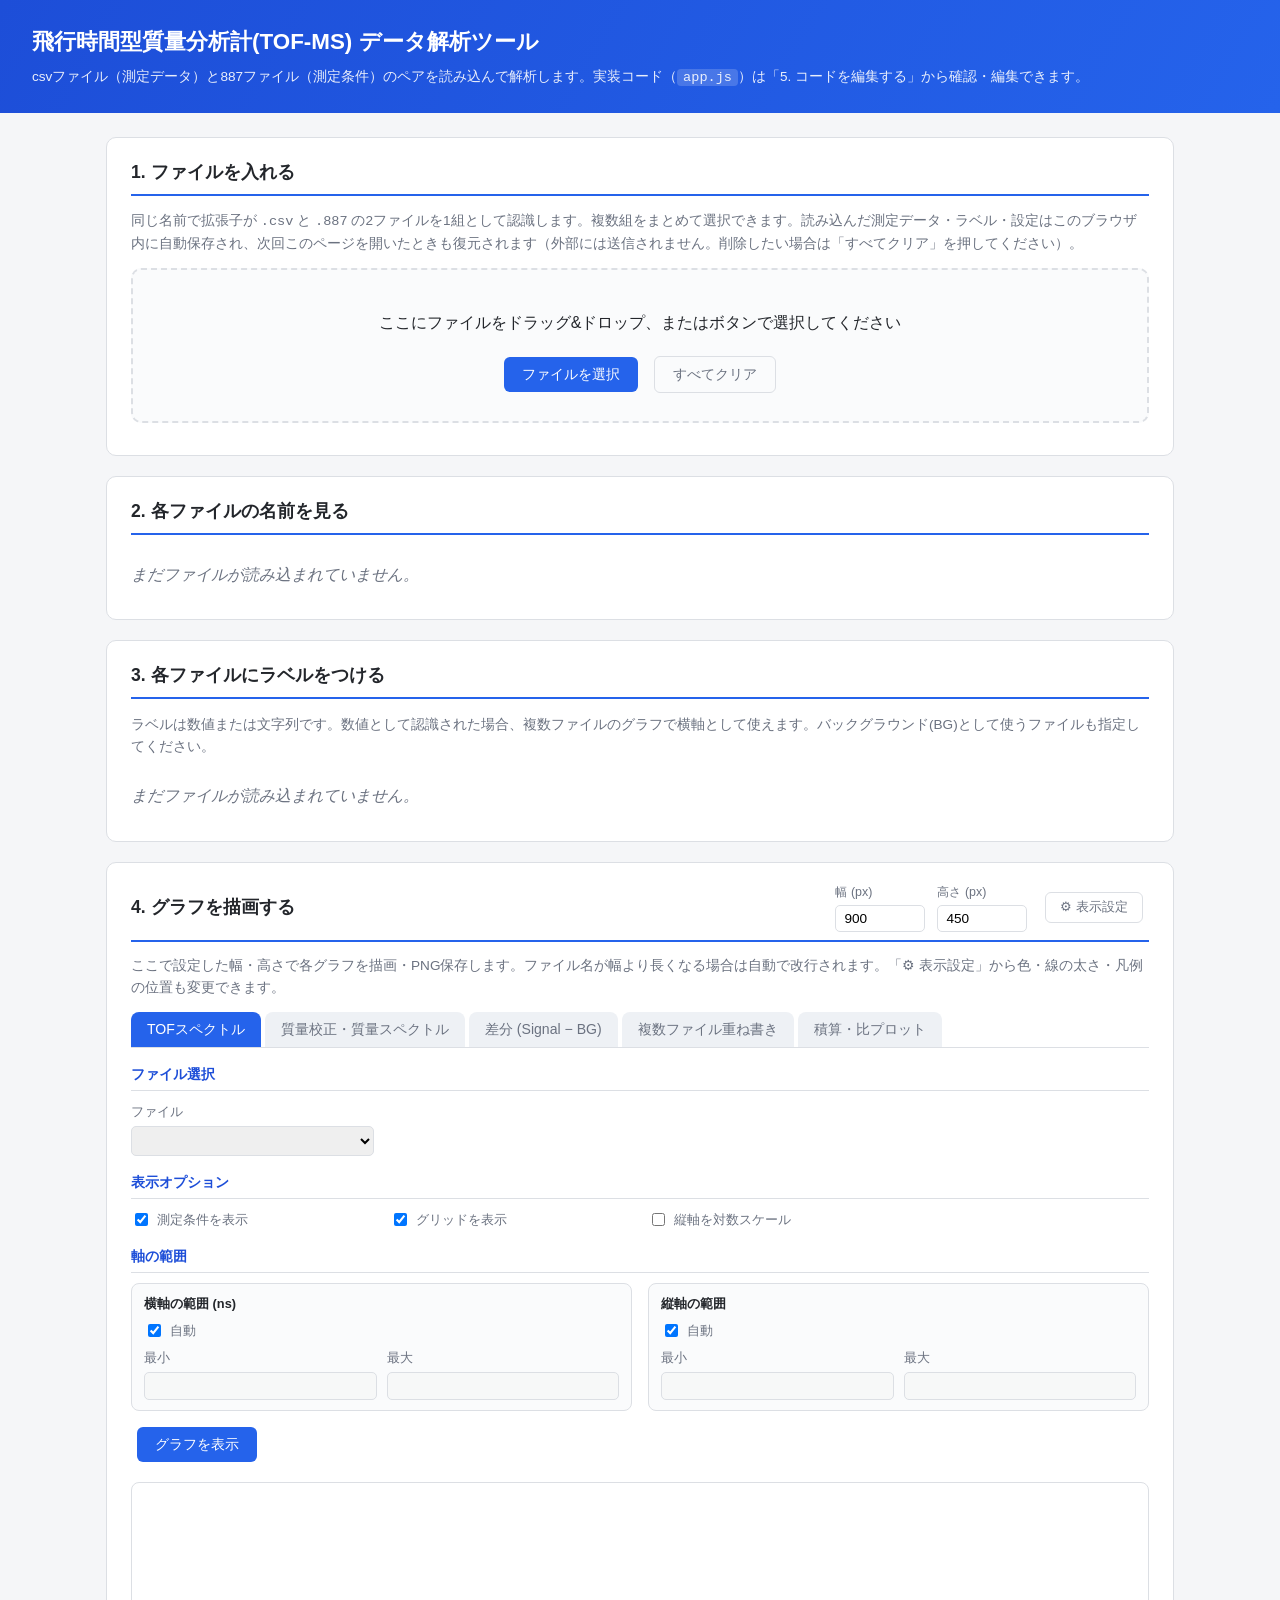
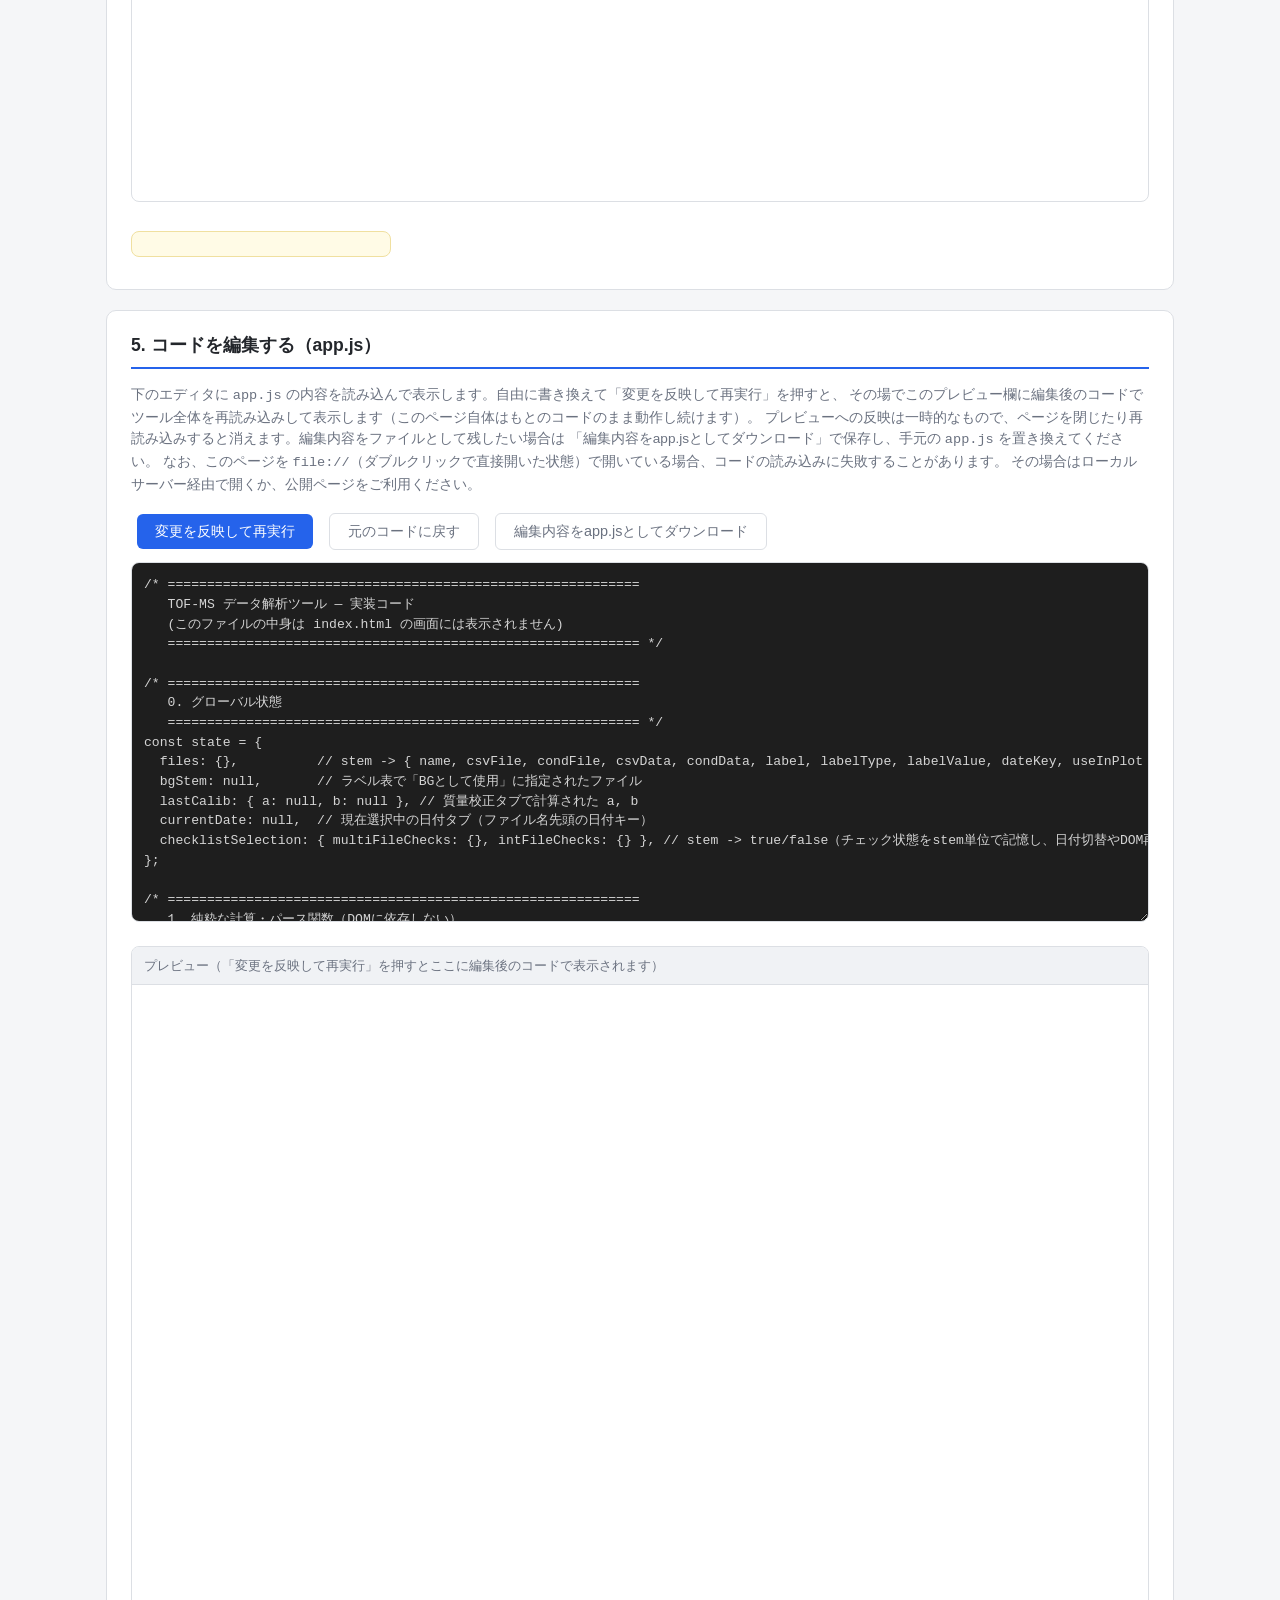
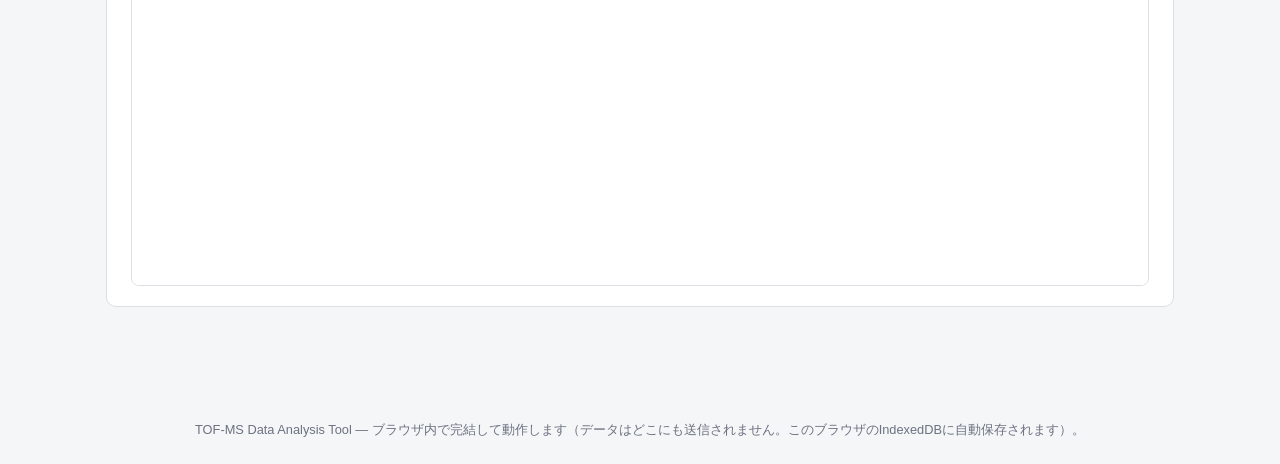
==== index.html @ aef626af "Initial commit: TOF-MS data analysis tool (duplicated from tof-ms-tool)" ====
<!DOCTYPE html>
<html lang="ja">
<head>
<meta charset="UTF-8">
<meta name="viewport" content="width=device-width, initial-scale=1.0">
<title>TOF-MS データ解析ツール</title>
<link rel="stylesheet" href="style.css">
</head>
<body>

<header>
  <h1>飛行時間型質量分析計(TOF-MS) データ解析ツール</h1>
  <p class="sub">csvファイル（測定データ）と887ファイル（測定条件）のペアを読み込んで解析します。実装コード（<code>app.js</code>）は「5. コードを編集する」から確認・編集できます。</p>
</header>

<main>

  <!-- ============================================================ -->
  <!-- 1. ファイルを入れる -->
  <!-- ============================================================ -->
  <section class="card" id="section-load">
    <h2>1. ファイルを入れる</h2>
    <p class="hint">同じ名前で拡張子が <code>.csv</code> と <code>.887</code> の2ファイルを1組として認識します。複数組をまとめて選択できます。読み込んだ測定データ・ラベル・設定はこのブラウザ内に自動保存され、次回このページを開いたときも復元されます（外部には送信されません。削除したい場合は「すべてクリア」を押してください）。</p>
    <div id="dropzone" class="dropzone">
      <p>ここにファイルをドラッグ&ドロップ、またはボタンで選択してください</p>
      <input type="file" id="fileInput" multiple accept=".csv,.887">
      <button id="btnPickFiles" type="button" class="btn btn-primary">ファイルを選択</button>
      <button id="btnClearFiles" type="button" class="btn btn-ghost">すべてクリア</button>
    </div>
    <div id="fileSummary" class="summary"></div>
  </section>

  <!-- ============================================================ -->
  <!-- 日付を選択（読み込んだファイルをファイル名先頭の日付ごとに分けて操作する） -->
  <!-- ============================================================ -->
  <section class="card hidden" id="section-date">
    <h2>日付を選択</h2>
    <p class="hint">ファイル名の先頭の日付（例: 20260625）ごとにファイルをグループ化しています。タブを切り替えると、以下の一覧・ラベル付け・グラフはその日付のファイルだけを対象にします（他の日付のファイルも読み込んだまま保持されます）。</p>
    <div id="dateTabs" class="date-tabs"></div>
  </section>

  <!-- ============================================================ -->
  <!-- 2. 各ファイルの名前を見る -->
  <!-- ============================================================ -->
  <section class="card" id="section-list">
    <h2>2. 各ファイルの名前を見る</h2>
    <div id="fileListEmpty" class="empty">まだファイルが読み込まれていません。</div>
    <table id="fileTable" class="data-table hidden">
      <thead>
        <tr>
          <th>ファイル名</th>
          <th>.csv</th>
          <th>.887</th>
          <th>測定時間</th>
          <th>SWEEPS</th>
        </tr>
      </thead>
      <tbody id="fileTableBody"></tbody>
    </table>
  </section>

  <!-- ============================================================ -->
  <!-- 3. 各ファイルにラベルをつける -->
  <!-- ============================================================ -->
  <section class="card" id="section-label">
    <h2>3. 各ファイルにラベルをつける</h2>
    <p class="hint">ラベルは数値または文字列です。数値として認識された場合、複数ファイルのグラフで横軸として使えます。バックグラウンド(BG)として使うファイルも指定してください。</p>
    <div id="labelListEmpty" class="empty">まだファイルが読み込まれていません。</div>
    <table id="labelTable" class="data-table hidden">
      <thead>
        <tr>
          <th>ファイル名</th>
          <th>ラベル</th>
          <th>種別</th>
          <th>calfact</th>
          <th>プロットに使用</th>
          <th>BGとして使用</th>
        </tr>
      </thead>
      <tbody id="labelTableBody"></tbody>
    </table>
  </section>

  <!-- ============================================================ -->
  <!-- 4. グラフを描画する -->
  <!-- ============================================================ -->
  <section class="card" id="section-graph">
    <div class="section-header-row">
      <h2>4. グラフを描画する</h2>
      <div class="graph-size-control">
        <label>幅 (px)<input type="number" id="graphWidth" value="900" min="300" step="50"></label>
        <label>高さ (px)<input type="number" id="graphHeight" value="450" min="200" step="50"></label>
        <button class="btn btn-ghost btn-settings" id="btnGraphSettings" type="button" title="グラフの色・線の太さ・凡例の位置を設定します">⚙ 表示設定</button>
      </div>
    </div>
    <div id="graphSettingsPanel" class="graph-settings-panel hidden">
      <div class="graph-settings-row">
        <label class="chk"><input type="checkbox" id="graphLineColorEnable"> データ線の色を指定する</label>
        <input type="color" id="graphLineColor" value="#4682b4" disabled>
        <span class="field-hint">オフの場合は各グラフの既定色（青・クリムゾンなど）のまま表示します。オンにすると、1本の線だけのグラフ（TOFスペクトル・質量スペクトル・差分など）にこの色を使います。</span>
      </div>
      <div class="graph-settings-row">
        <label>カラーパレット（複数の線があるグラフ用）
          <select id="graphColorPalette">
            <option value="default">既定（これまでの配色）</option>
            <option value="category10">Category10</option>
            <option value="set1">Set1</option>
            <option value="set2">Set2</option>
            <option value="pastel">Pastel</option>
            <option value="blues">モノトーン（青系）</option>
          </select>
        </label>
        <span class="field-hint">差分（Signal/BG）や複数ファイル重ね書きなど、1つのグラフに複数の線がある場合の配色です。「既定」以外を選ぶとその配色で塗り分けます。</span>
      </div>
      <div class="graph-settings-row">
        <label>線の太さ (px)
          <input type="number" id="graphLineWidth" value="1" min="0.5" max="10" step="0.5">
        </label>
      </div>
      <div class="graph-settings-row">
        <label class="chk"><input type="checkbox" id="graphLegendInset"> 凡例をグラフ内に表示する（inset）</label>
        <span class="field-hint">オフの場合は現在と同じくグラフの外側（右）に凡例を表示します。</span>
      </div>
    </div>
    <p class="hint">ここで設定した幅・高さで各グラフを描画・PNG保存します。ファイル名が幅より長くなる場合は自動で改行されます。「⚙ 表示設定」から色・線の太さ・凡例の位置も変更できます。</p>

    <div class="tabs" id="graphTabs">
      <button class="tab-btn active" data-tab="tab-raw">TOFスペクトル</button>
      <button class="tab-btn" data-tab="tab-mass">質量校正・質量スペクトル</button>
      <button class="tab-btn" data-tab="tab-diff">差分 (Signal − BG)</button>
      <button class="tab-btn" data-tab="tab-multi">複数ファイル重ね書き</button>
      <button class="tab-btn" data-tab="tab-integration">積算・比プロット</button>
    </div>

    <!-- ---- タブ1: TOFスペクトル ---- -->
    <div class="tab-content active" id="tab-raw">
      <div class="controls-grid">
        <div class="control-divider">ファイル選択</div>
        <label>ファイル
          <select id="rawFileSelect"></select>
        </label>

        <div class="control-divider">表示オプション</div>
        <label class="chk" title="測定条件(.887ファイルの内容)をグラフの横に表示します"><input type="checkbox" id="rawShowCond" checked> 測定条件を表示</label>
        <label class="chk" title="グラフに目盛り線を表示します"><input type="checkbox" id="rawShowGrid" checked> グリッドを表示</label>
        <label class="chk" title="縦軸(Counts)を対数スケールで表示します"><input type="checkbox" id="rawLogY"> 縦軸を対数スケール</label>

        <div class="control-divider">軸の範囲</div>
        <div class="range-group">
          <div class="range-group-title">横軸の範囲 (ns)</div>
          <label class="chk"><input type="checkbox" id="rawXAuto" checked> 自動</label>
          <div class="range-inputs">
            <label>最小<input type="number" id="rawXMin" disabled></label>
            <label>最大<input type="number" id="rawXMax" disabled></label>
          </div>
        </div>
        <div class="range-group">
          <div class="range-group-title">縦軸の範囲</div>
          <label class="chk"><input type="checkbox" id="rawYAuto" checked> 自動</label>
          <div class="range-inputs">
            <label>最小<input type="number" id="rawYMin" disabled></label>
            <label>最大<input type="number" id="rawYMax" disabled></label>
          </div>
        </div>
      </div>
      <button class="btn btn-primary" id="btnPlotRaw">グラフを表示</button>
      <div class="plot-area">
        <div id="plotRaw" class="plot"></div>
        <pre id="rawCondText" class="cond-box"></pre>
      </div>
    </div>

    <!-- ---- タブ2: 質量校正・質量スペクトル ---- -->
    <div class="tab-content" id="tab-mass">
      <div class="controls-grid">
        <div class="control-divider">ファイル選択</div>
        <label>ファイル
          <select id="massFileSelect"></select>
        </label>

        <div class="control-divider">ピーク検出・質量校正の設定</div>
        <label title="この値以上のカウント数を持つ点だけをピーク候補として検出します">検出閾値 (counts)
          <input type="number" id="massThreshold" value="10">
        </label>
        <span class="field-hint">この値以上のカウント数を持つ点だけをピーク候補として検出します。</span>
        <label title="近すぎる位置にある2つのピークを1つにまとめる際の最小間隔（チャンネル数）">最小ピーク間隔 (ch)
          <input type="number" id="massDistance" value="10">
        </label>
        <span class="field-hint">検出したピーク同士がこの間隔より近い場合、まとめて1つのピークとして扱います。</span>
        <label title="隣り合う校正ピーク間の質量差。例：Heクラスターのステップは4.0026u">質量ステップ (u)
          <input type="number" id="massStep" value="4.0026" step="0.0001">
        </label>
        <span class="field-hint">校正に使う隣接ピーク同士の質量差（u）です。ピークの間隔がこの値の整数倍になっていると仮定して校正します。</span>
        <label title="質量スペクトルを描く前に信号を滑らかにする移動平均の点数">スムージング窓幅
          <input type="number" id="massSmoothWin" value="30">
        </label>
        <span class="field-hint">移動平均に使うデータ点数。大きいほどグラフが滑らかになりますが、ピークもなまります。</span>
        <div class="range-group">
          <div class="range-group-title" title="この時間範囲内のピークだけを質量校正に使用します">校正ピーク検出範囲 (ns)</div>
          <label class="chk"><input type="checkbox" id="massRangeAuto" checked> 自動（全範囲）</label>
          <div class="range-inputs">
            <label>最小<input type="number" id="massRangeMin" disabled></label>
            <label>最大<input type="number" id="massRangeMax" disabled></label>
          </div>
        </div>

        <div class="control-divider">ヤコビアン補正</div>
        <label class="chk" title="時間軸を質量軸に変換すると間隔が不均一になるため、その歪みを補正します"><input type="checkbox" id="massJacobian" checked> ヤコビアン補正を適用</label>
        <span class="field-hint">時間→質量の変換で生じる間隔の不均一さを補正し、ピークの強度を正しく比較できるようにします。通常はチェックしたままで構いません。</span>

        <div class="control-divider">質量スペクトルの表示設定</div>
        <div class="range-group">
          <div class="range-group-title">横軸の範囲 (u)</div>
          <label class="chk"><input type="checkbox" id="massXAuto"> 自動</label>
          <div class="range-inputs">
            <label>最小<input type="number" id="massXMin" value="0"></label>
            <label>最大<input type="number" id="massXMax" value="200"></label>
          </div>
        </div>
        <div class="range-group">
          <div class="range-group-title">縦軸の範囲</div>
          <label class="chk"><input type="checkbox" id="massYAuto" checked> 自動</label>
          <div class="range-inputs">
            <label>最小<input type="number" id="massYMin" disabled></label>
            <label>最大<input type="number" id="massYMax" disabled></label>
          </div>
        </div>
        <label class="chk" title="縦軸(強度)を対数スケールで表示します"><input type="checkbox" id="massLogY"> 縦軸を対数スケール</label>
        <label class="chk" title="質量ステップの整数倍ごとに縦の補助線を表示します"><input type="checkbox" id="massHeLines" checked> 質量系列補助線を表示</label>
        <label class="chk" title="質量校正に使ったピークの位置に印を表示します"><input type="checkbox" id="massCalLines" checked> 校正点を表示</label>
      </div>
      <button class="btn btn-primary" id="btnPlotMass">質量スペクトルを表示</button>
      <div id="massResult" class="result-box hidden"></div>
      <div class="plot-area">
        <div id="plotMassTof" class="plot"></div>
        <div id="plotMassSpec" class="plot"></div>
      </div>
    </div>

    <!-- ---- タブ3: 差分 (Signal - BG) ---- -->
    <div class="tab-content" id="tab-diff">
      <div class="controls-grid">
        <div class="control-divider">ファイル選択</div>
        <label>Signal ファイル
          <select id="diffSignalSelect"></select>
        </label>
        <label title="Signalから差し引くバックグラウンド（未反応時など）のファイル">Background ファイル
          <select id="diffBgSelect"></select>
        </label>

        <div class="control-divider">質量校正</div>
        <label title="グラフの横軸に時間(ns)を使うか、校正後の質量(u)を使うかを選びます">横軸
          <select id="diffXAxis">
            <option value="time">時間 (ns)</option>
            <option value="mass">質量 (u)</option>
          </select>
        </label>
        <label title="時間→質量の変換式 mass = ((time - b) / a)^2 で使うパラメータ">校正パラメータ (a)
          <input type="text" id="diffCalibA" placeholder="質量タブから自動反映されます">
        </label>
        <label title="時間→質量の変換式 mass = ((time - b) / a)^2 で使うパラメータ">校正パラメータ (b)
          <input type="text" id="diffCalibB" placeholder="質量タブから自動反映されます">
        </label>
        <span class="field-hint">「2. 質量校正・質量スペクトル」タブでピーク校正を行うと自動で入力されます。横軸を質量にする場合のみ使用します。</span>

        <div class="control-divider">表示オプション</div>
        <label title="移動平均に使うデータ点数。大きいほど滑らかになります">スムージング窓幅
          <input type="number" id="diffSmoothWin" value="10">
        </label>
        <label class="chk" title="測定条件(.887ファイルの内容)をグラフの横に表示します"><input type="checkbox" id="diffShowCond" checked> 測定条件を表示</label>
        <label class="chk" title="縦軸(Signal − BG)を対数スケールで表示します"><input type="checkbox" id="diffLogY"> 縦軸を対数スケール</label>

        <div class="control-divider">軸の範囲</div>
        <div class="range-group">
          <div class="range-group-title">横軸の範囲</div>
          <label class="chk"><input type="checkbox" id="diffXAuto" checked> 自動</label>
          <div class="range-inputs">
            <label>最小<input type="number" id="diffXMin" disabled></label>
            <label>最大<input type="number" id="diffXMax" disabled></label>
          </div>
        </div>
        <div class="range-group">
          <div class="range-group-title">縦軸の範囲</div>
          <label class="chk"><input type="checkbox" id="diffYAuto" checked> 自動</label>
          <div class="range-inputs">
            <label>最小<input type="number" id="diffYMin" disabled></label>
            <label>最大<input type="number" id="diffYMax" disabled></label>
          </div>
        </div>
      </div>
      <button class="btn btn-primary" id="btnPlotDiff">差分グラフを表示</button>
      <div class="plot-area">
        <div id="plotDiffRaw" class="plot"></div>
        <div id="plotDiffDiff" class="plot"></div>
        <pre id="diffCondText" class="cond-box"></pre>
      </div>
    </div>

    <!-- ---- タブ4: 複数ファイル重ね書き ---- -->
    <div class="tab-content" id="tab-multi">
      <div class="controls-grid">
        <div class="control-divider">ファイル選択</div>
        <label title="全ファイルから差し引くバックグラウンドのファイル">Background ファイル
          <select id="multiBgSelect"></select>
        </label>

        <div class="control-divider">質量校正</div>
        <label title="グラフの横軸に時間(ns)を使うか、校正後の質量(u)を使うかを選びます">横軸
          <select id="multiXAxis">
            <option value="time">時間 (ns)</option>
            <option value="mass">質量 (u)</option>
          </select>
        </label>
        <label title="時間→質量の変換式 mass = ((time - b) / a)^2 で使うパラメータ">校正パラメータ (a)
          <input type="text" id="multiCalibA" placeholder="質量タブから自動反映されます">
        </label>
        <label title="時間→質量の変換式 mass = ((time - b) / a)^2 で使うパラメータ">校正パラメータ (b)
          <input type="text" id="multiCalibB" placeholder="質量タブから自動反映されます">
        </label>
        <span class="field-hint">「2. 質量校正・質量スペクトル」タブでピーク校正を行うと自動で入力されます。横軸を質量にする場合のみ使用します。</span>

        <div class="control-divider">表示オプション</div>
        <label title="移動平均に使うデータ点数。大きいほど滑らかになります">スムージング窓幅
          <input type="number" id="multiSmoothWin" value="1">
        </label>
        <label class="chk" title="グラフに目盛り線を表示します"><input type="checkbox" id="multiGrid" checked> グリッドを表示</label>
        <label class="chk" title="縦軸を対数スケールで表示します"><input type="checkbox" id="multiLogY"> 縦軸を対数スケール</label>

        <div class="control-divider">軸の範囲</div>
        <div class="range-group">
          <div class="range-group-title">横軸の範囲</div>
          <label class="chk"><input type="checkbox" id="multiXAuto" checked> 自動</label>
          <div class="range-inputs">
            <label>最小<input type="number" id="multiXMin" disabled></label>
            <label>最大<input type="number" id="multiXMax" disabled></label>
          </div>
        </div>
        <div class="range-group">
          <div class="range-group-title">縦軸の範囲</div>
          <label class="chk"><input type="checkbox" id="multiYAuto" checked> 自動</label>
          <div class="range-inputs">
            <label>最小<input type="number" id="multiYMin" disabled></label>
            <label>最大<input type="number" id="multiYMax" disabled></label>
          </div>
        </div>
      </div>
      <p class="hint">重ね書きする信号ファイルを選択してください（ラベルの昇順に並び替えて表示します。数値ラベルのファイルのみ選択可）。</p>
      <div id="multiFileChecks" class="check-list"></div>
      <button class="btn btn-primary" id="btnPlotMulti">同時プロットを表示</button>
      <div class="plot-area">
        <div id="plotMultiRaw" class="plot"></div>
        <div id="plotMultiDiff" class="plot"></div>
      </div>
    </div>

    <!-- ---- タブ5: 積算・比プロット ---- -->
    <div class="tab-content" id="tab-integration">
      <div class="controls-grid">
        <div class="control-divider">ファイル選択</div>
        <label title="全ファイルから差し引くバックグラウンドのファイル">Background ファイル
          <select id="intBgSelect"></select>
        </label>

        <div class="control-divider">積算範囲の設定</div>
        <label title="TOFスペクトルのうち、積算（合計カウント数を計算）する時間範囲1の開始点">範囲1 開始 (ns)
          <input type="number" id="int1Start" value="0">
        </label>
        <label title="積算範囲1の終了点">範囲1 終了 (ns)
          <input type="number" id="int1End" value="0">
        </label>
        <label title="比較・比を取るための2つ目の積算範囲の開始点（例: 別のピークやベースライン）">範囲2 開始 (ns)
          <input type="number" id="int2Start" value="0">
        </label>
        <label title="積算範囲2の終了点">範囲2 終了 (ns)
          <input type="number" id="int2End" value="0">
        </label>
        <span class="field-hint">範囲1・範囲2それぞれの時間区間内のカウントを合計し、結果表に「範囲1」「範囲2」「範囲1/範囲2の比」として表示します。</span>

        <div class="control-divider">表示オプション</div>
        <label title="移動平均に使うデータ点数。大きいほど滑らかになります">スムージング窓幅
          <input type="number" id="intSmoothWin" value="1">
        </label>
        <label title="積算結果グラフの横軸に付ける名前（各ファイルのラベル値が横軸になります）">横軸ラベル
          <input type="text" id="intXLabel" value="Label">
        </label>
        <label class="chk" title="グラフに目盛り線を表示します"><input type="checkbox" id="intGrid" checked> グリッドを表示</label>
        <label class="chk" title="同じラベル値を持つ複数ファイルがある場合、標準偏差などのばらつきを誤差棒として表示します"><input type="checkbox" id="intErrbar" checked> 誤差棒を表示</label>
        <label class="chk" title="データ点同士を線で結んで表示します。チェックを外すと点のみ表示されます"><input type="checkbox" id="intLine" checked> データ点を線で結ぶ</label>
        <label class="chk" title="縦軸(積算値・比)を対数スケールで表示します"><input type="checkbox" id="intLogY"> 縦軸 対数スケール</label>
        <label class="chk" title="横軸(ラベル値)を対数スケールで表示します"><input type="checkbox" id="intLogX"> 横軸 対数スケール</label>
      </div>
      <p class="hint">積算対象の信号ファイルを選択してください（数値ラベルのファイルのみ選択可。横軸はラベルの値を使います）。</p>
      <div id="intFileChecks" class="check-list"></div>
      <button class="btn btn-primary" id="btnPlotIntegration">積算プロットを表示</button>
      <div class="plot-area plot-area-4">
        <div id="plotInt1" class="plot"></div>
        <div id="plotInt2" class="plot"></div>
        <div id="plotInt3" class="plot"></div>
        <div id="plotInt4" class="plot"></div>
      </div>
      <table id="intResultTable" class="data-table hidden">
        <thead>
          <tr>
            <th>ファイル</th><th>ラベル</th><th>範囲1</th><th>範囲2</th><th>比 (範囲1/範囲2)</th>
          </tr>
        </thead>
        <tbody id="intResultTableBody"></tbody>
      </table>
    </div>

  </section>

  <!-- ============================================================ -->
  <!-- 5. コードを編集する -->
  <!-- ============================================================ -->
  <section class="card" id="section-code">
    <h2>5. コードを編集する（app.js）</h2>
    <p class="hint">
      下のエディタに <code>app.js</code> の内容を読み込んで表示します。自由に書き換えて「変更を反映して再実行」を押すと、
      その場でこのプレビュー欄に編集後のコードでツール全体を再読み込みして表示します（このページ自体はもとのコードのまま動作し続けます）。
      プレビューへの反映は一時的なもので、ページを閉じたり再読み込みすると消えます。編集内容をファイルとして残したい場合は
      「編集内容をapp.jsとしてダウンロード」で保存し、手元の <code>app.js</code> を置き換えてください。
      なお、このページを <code>file://</code>（ダブルクリックで直接開いた状態）で開いている場合、コードの読み込みに失敗することがあります。
      その場合はローカルサーバー経由で開くか、公開ページをご利用ください。
    </p>
    <div class="code-editor-toolbar">
      <button class="btn btn-primary" id="btnRunCode" type="button">変更を反映して再実行</button>
      <button class="btn btn-ghost" id="btnResetCode" type="button">元のコードに戻す</button>
      <button class="btn btn-ghost" id="btnDownloadCode" type="button">編集内容をapp.jsとしてダウンロード</button>
      <span id="codeStatus" class="hint-inline"></span>
    </div>
    <textarea id="codeEditor" class="code-editor" spellcheck="false" wrap="off"></textarea>
    <div class="code-preview-wrap">
      <div class="code-preview-header">プレビュー（「変更を反映して再実行」を押すとここに編集後のコードで表示されます）</div>
      <iframe id="codePreviewFrame" class="code-preview-frame" sandbox="allow-scripts allow-same-origin allow-downloads allow-popups allow-modals"></iframe>
    </div>
  </section>

</main>

<footer>
  <p>TOF-MS Data Analysis Tool — ブラウザ内で完結して動作します（データはどこにも送信されません。このブラウザのIndexedDBに自動保存されます）。</p>
</footer>

<script src="https://cdn.plot.ly/plotly-2.35.2.min.js"></script>
<script src="app.js"></script>
</body>
</html>
---- style.css ----
:root {
  --bg: #f5f6f8;
  --card-bg: #ffffff;
  --border: #dcdfe4;
  --text: #23262b;
  --muted: #6b7280;
  --accent: #2563eb;
  --accent-dark: #1d4ed8;
  --danger: #b91c1c;
}

* { box-sizing: border-box; }

body {
  margin: 0;
  font-family: "Hiragino Kaku Gothic ProN", "Yu Gothic", "Segoe UI", sans-serif;
  background: var(--bg);
  color: var(--text);
  line-height: 1.6;
}

header {
  padding: 24px 32px;
  background: linear-gradient(120deg, #1d4ed8, #2563eb);
  color: white;
}
header h1 { margin: 0 0 6px; font-size: 1.4rem; }
header .sub { margin: 0; font-size: 0.85rem; opacity: 0.9; }
header code { background: rgba(255,255,255,0.2); padding: 1px 6px; border-radius: 4px; }

main {
  max-width: 1100px;
  margin: 0 auto;
  padding: 24px 16px 64px;
}

.card {
  background: var(--card-bg);
  border: 1px solid var(--border);
  border-radius: 10px;
  padding: 20px 24px;
  margin-bottom: 20px;
}

.card h2 {
  margin-top: 0;
  font-size: 1.1rem;
  border-bottom: 2px solid var(--accent);
  padding-bottom: 8px;
}

.hint { color: var(--muted); font-size: 0.85rem; }
.empty { color: var(--muted); font-style: italic; padding: 12px 0; }

.dropzone {
  border: 2px dashed var(--border);
  border-radius: 10px;
  padding: 24px;
  text-align: center;
  background: #fafbfc;
}
.dropzone.dragover { border-color: var(--accent); background: #eef4ff; }
.dropzone input[type="file"] { display: none; }

.btn {
  border: none;
  border-radius: 6px;
  padding: 8px 18px;
  font-size: 0.9rem;
  cursor: pointer;
  margin: 4px 6px;
}
.btn-primary { background: var(--accent); color: white; }
.btn-primary:hover { background: var(--accent-dark); }
.btn-ghost { background: transparent; color: var(--muted); border: 1px solid var(--border); }
.btn-ghost:hover { background: #f0f1f3; }

.summary { margin-top: 12px; font-size: 0.9rem; }
.summary .warn { color: var(--danger); }
.summary .ok { color: #15803d; }
.summary .hint-inline { color: var(--muted); font-size: 0.8rem; }

.section-header-row {
  display: flex;
  justify-content: space-between;
  align-items: center;
  flex-wrap: wrap;
  gap: 12px;
  border-bottom: 2px solid var(--accent);
  padding-bottom: 8px;
}
.section-header-row h2 { margin: 0; border-bottom: none; padding-bottom: 0; }
.graph-size-control {
  display: flex;
  gap: 12px;
  align-items: center;
}
.graph-size-control label {
  display: flex;
  flex-direction: column;
  font-size: 0.78rem;
  color: var(--muted);
  gap: 2px;
}
.graph-size-control input[type="number"] {
  width: 90px;
  padding: 5px 8px;
  border: 1px solid var(--border);
  border-radius: 5px;
  font-size: 0.85rem;
}
.btn-settings {
  padding: 6px 14px;
  font-size: 0.8rem;
  align-self: center;
  white-space: nowrap;
}

/* 「4. グラフを描画する」欄の「⚙ 表示設定」パネル。グラフサイズの隣にある
   歯車ボタンで表示/非表示を切り替える、色・線の太さ・凡例配置の設定欄。 */
.graph-settings-panel {
  display: flex;
  flex-wrap: wrap;
  gap: 16px 28px;
  align-items: flex-start;
  border: 1px solid var(--border);
  border-radius: 8px;
  background: #fafbfc;
  padding: 14px 16px;
  margin: 4px 0 12px;
}
.graph-settings-row {
  display: flex;
  flex-direction: column;
  gap: 4px;
  font-size: 0.82rem;
  color: var(--muted);
  max-width: 280px;
}
.graph-settings-row label {
  display: flex;
  flex-direction: column;
  gap: 4px;
}
.graph-settings-row label.chk {
  flex-direction: row;
  align-items: center;
  gap: 6px;
}
.graph-settings-row input[type="number"],
.graph-settings-row select {
  padding: 5px 8px;
  border: 1px solid var(--border);
  border-radius: 5px;
  font-size: 0.85rem;
}
.graph-settings-row input[type="color"] {
  width: 60px;
  height: 32px;
  padding: 2px;
  border: 1px solid var(--border);
  border-radius: 5px;
  background: none;
  cursor: pointer;
}
.graph-settings-row input[type="color"]:disabled {
  cursor: not-allowed;
  opacity: 0.5;
}
.graph-settings-row .field-hint {
  grid-column: unset;
  margin: 0;
  font-size: 0.74rem;
}

.date-tabs {
  display: flex;
  flex-wrap: wrap;
  gap: 8px;
}
.date-tab-btn {
  border: 1px solid var(--border);
  background: #eef1f5;
  padding: 6px 16px;
  border-radius: 999px;
  cursor: pointer;
  font-size: 0.85rem;
  color: var(--muted);
}
.date-tab-btn.active {
  background: var(--accent);
  color: white;
  border-color: var(--accent-dark);
}

.data-table {
  width: 100%;
  border-collapse: collapse;
  font-size: 0.88rem;
  margin-top: 8px;
}
.data-table th, .data-table td {
  border: 1px solid var(--border);
  padding: 6px 10px;
  text-align: left;
}
.data-table th { background: #f0f2f5; }
.data-table.hidden { display: none; }

.hidden { display: none !important; }

.tabs {
  display: flex;
  flex-wrap: wrap;
  gap: 4px;
  border-bottom: 1px solid var(--border);
  margin-bottom: 16px;
}
.tab-btn {
  border: none;
  background: #eef1f5;
  padding: 8px 16px;
  border-radius: 8px 8px 0 0;
  cursor: pointer;
  font-size: 0.88rem;
  color: var(--muted);
}
.tab-btn.active {
  background: var(--accent);
  color: white;
}
.tab-content { display: none; }
.tab-content.active { display: block; }

.controls-grid {
  display: grid;
  grid-template-columns: repeat(auto-fill, minmax(220px, 1fr));
  gap: 10px 16px;
  margin-bottom: 12px;
  align-items: center;
}
.controls-grid label {
  display: flex;
  flex-direction: column;
  font-size: 0.82rem;
  color: var(--muted);
  gap: 4px;
}
.controls-grid label input[type="checkbox"] {
  display: inline;
}
.controls-grid label.chk {
  flex-direction: row;
  align-items: center;
  gap: 6px;
}

/* 横軸/縦軸の範囲設定をまとめて視認しやすくする区画。
   自動チェックボックスと最小・最大の入力欄が1つの枠にまとまり、
   値を入力してもラベル文字（最小/最大）が消えないようにしている。 */
.range-group {
  grid-column: span 2;
  align-self: start;
  border: 1px solid var(--border);
  border-radius: 8px;
  background: #fafbfc;
  padding: 10px 12px;
  display: flex;
  flex-direction: column;
  gap: 6px;
}
.range-group-title {
  font-weight: 600;
  font-size: 0.8rem;
  color: var(--text);
}
.range-inputs {
  display: flex;
  gap: 10px;
}
.range-inputs label {
  flex: 1;
  color: var(--muted);
}
.controls-grid input[type="number"],
.controls-grid input[type="text"],
.controls-grid select {
  padding: 5px 8px;
  border: 1px solid var(--border);
  border-radius: 5px;
  font-size: 0.88rem;
}

/* 設定項目が多いタブで、関連する設定をグループ分けして見やすくするための
   区切り見出し。controls-grid の中に置き、grid-column:1/-1 で全幅に広げる。 */
.control-divider {
  grid-column: 1 / -1;
  font-weight: 700;
  font-size: 0.85rem;
  color: var(--accent-dark);
  border-bottom: 1px solid var(--border);
  padding-bottom: 4px;
  margin-top: 6px;
}
.control-divider:first-child { margin-top: 0; }

/* 専門用語が多い項目に、常時表示される短い説明を添える。
   ホバーで消えるtitle属性だけに頼らず、常に見える形で補足する。 */
.field-hint {
  grid-column: 1 / -1;
  color: var(--muted);
  font-size: 0.76rem;
  line-height: 1.4;
  margin-top: -6px;
  margin-bottom: 2px;
}

.check-list {
  display: grid;
  grid-template-columns: repeat(auto-fill, minmax(200px, 1fr));
  gap: 4px 12px;
  margin: 8px 0 16px;
  max-height: 220px;
  overflow-y: auto;
  padding: 10px;
  border: 1px solid var(--border);
  border-radius: 8px;
  background: #fafbfc;
}
.check-list label {
  font-size: 0.85rem;
  display: flex;
  align-items: center;
  gap: 6px;
}

.plot-area {
  display: flex;
  flex-wrap: wrap;
  gap: 16px;
  margin-top: 16px;
}
.plot-area .plot {
  flex: 1 1 100%;
  min-height: 320px;
  border: 1px solid var(--border);
  border-radius: 8px;
}
.plot-area-4 .plot {
  flex: 1 1 45%;
  min-height: 280px;
}
.cond-box {
  flex: 0 0 260px;
  background: #fffbe6;
  border: 1px solid #f0e0a0;
  border-radius: 8px;
  padding: 12px;
  font-size: 0.78rem;
  white-space: pre-wrap;
}

.result-box {
  background: #eef4ff;
  border: 1px solid #b6cdfb;
  border-radius: 8px;
  padding: 10px 14px;
  font-size: 0.85rem;
  margin-bottom: 8px;
}

/* 「5. コードを編集する」欄。app.jsの内容をテキストエリアで表示・編集し、
   下のiframeに編集後のコードでツール全体を再読み込みしてプレビューする。 */
.code-editor-toolbar {
  display: flex;
  align-items: center;
  flex-wrap: wrap;
  gap: 4px;
  margin-bottom: 8px;
}
.code-editor-toolbar .hint-inline {
  color: var(--muted);
  font-size: 0.8rem;
  margin-left: 6px;
}
.code-editor-toolbar .hint-inline.warn { color: var(--danger); }
.code-editor {
  width: 100%;
  height: 360px;
  resize: vertical;
  font-family: "SFMono-Regular", Consolas, "Liberation Mono", Menlo, monospace;
  font-size: 0.82rem;
  line-height: 1.5;
  tab-size: 2;
  border: 1px solid var(--border);
  border-radius: 8px;
  padding: 12px;
  background: #1e1e1e;
  color: #d4d4d4;
  white-space: pre;
}
.code-preview-wrap {
  margin-top: 16px;
  border: 1px solid var(--border);
  border-radius: 8px;
  overflow: hidden;
}
.code-preview-header {
  background: #f0f2f5;
  padding: 8px 12px;
  font-size: 0.82rem;
  color: var(--muted);
  border-bottom: 1px solid var(--border);
}
.code-preview-frame {
  width: 100%;
  height: 900px;
  border: none;
  display: block;
  background: #fff;
}

footer {
  text-align: center;
  color: var(--muted);
  font-size: 0.8rem;
  padding: 16px;
}
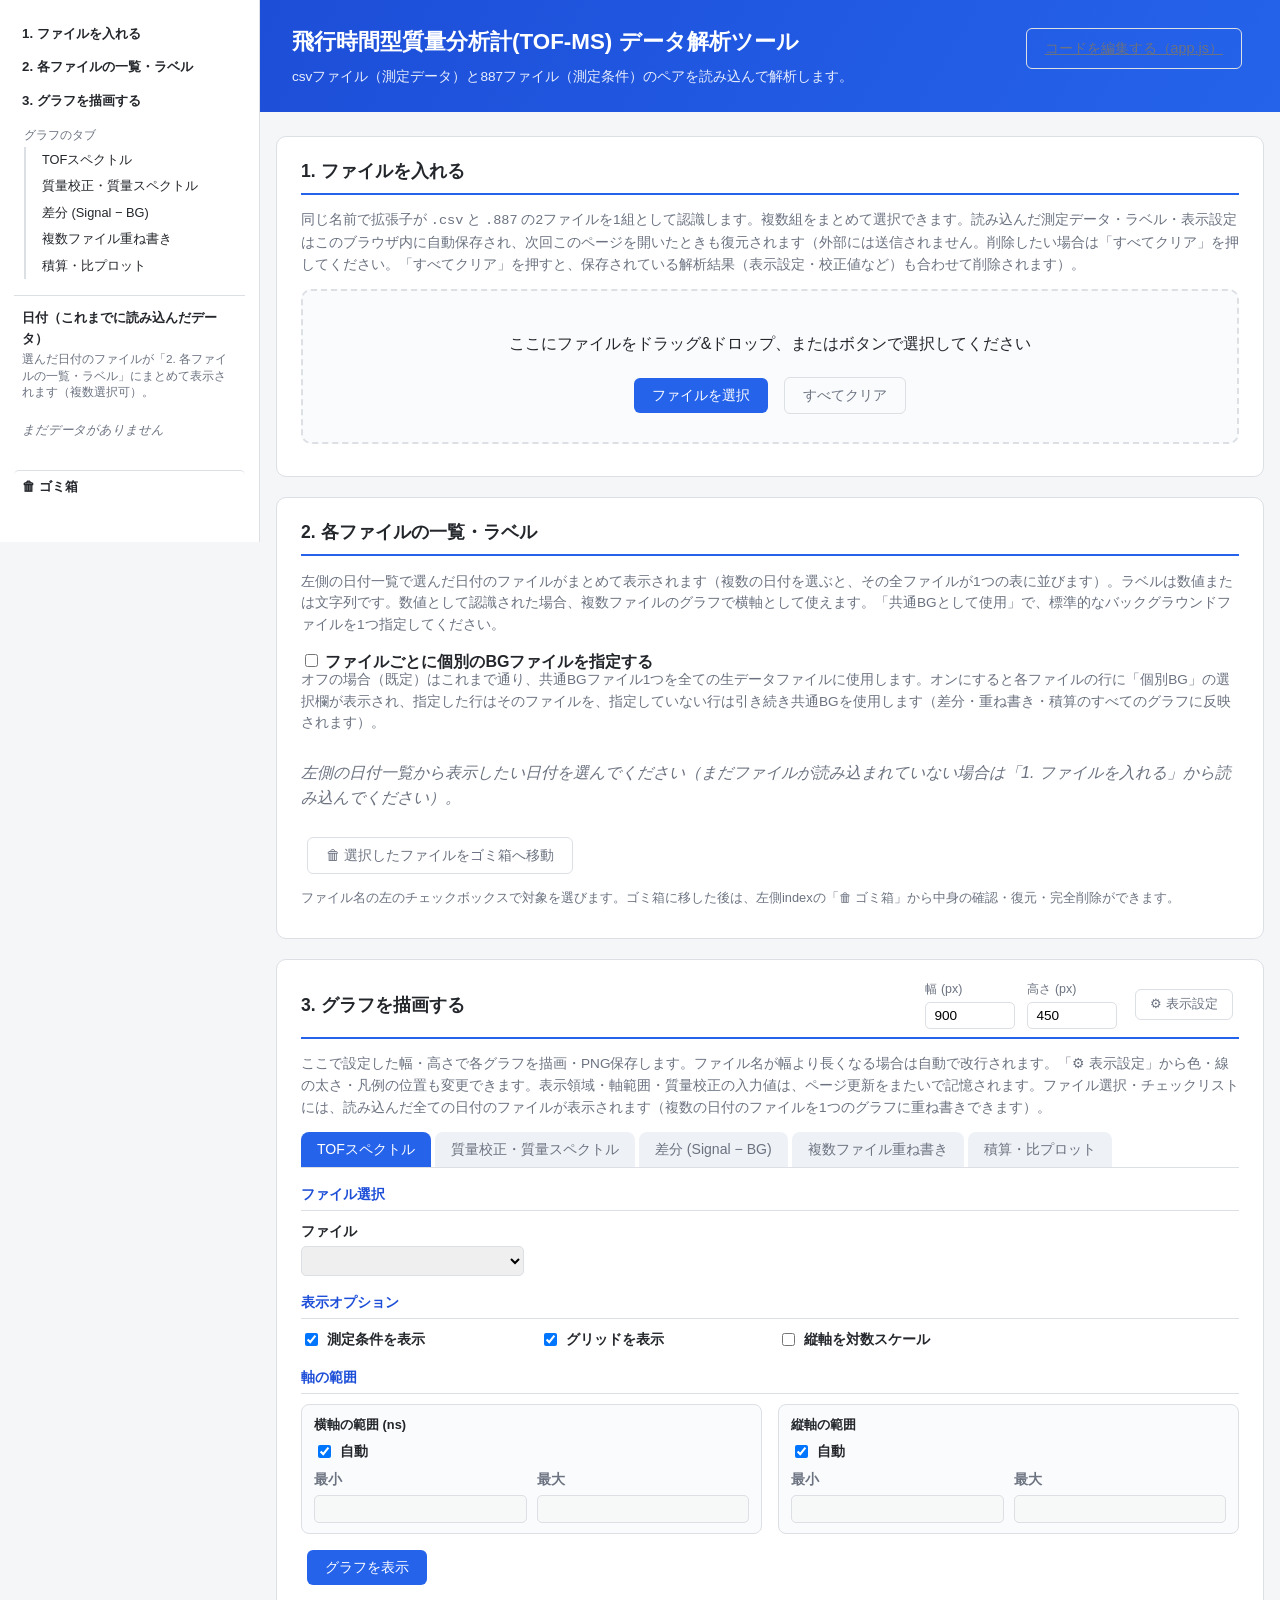
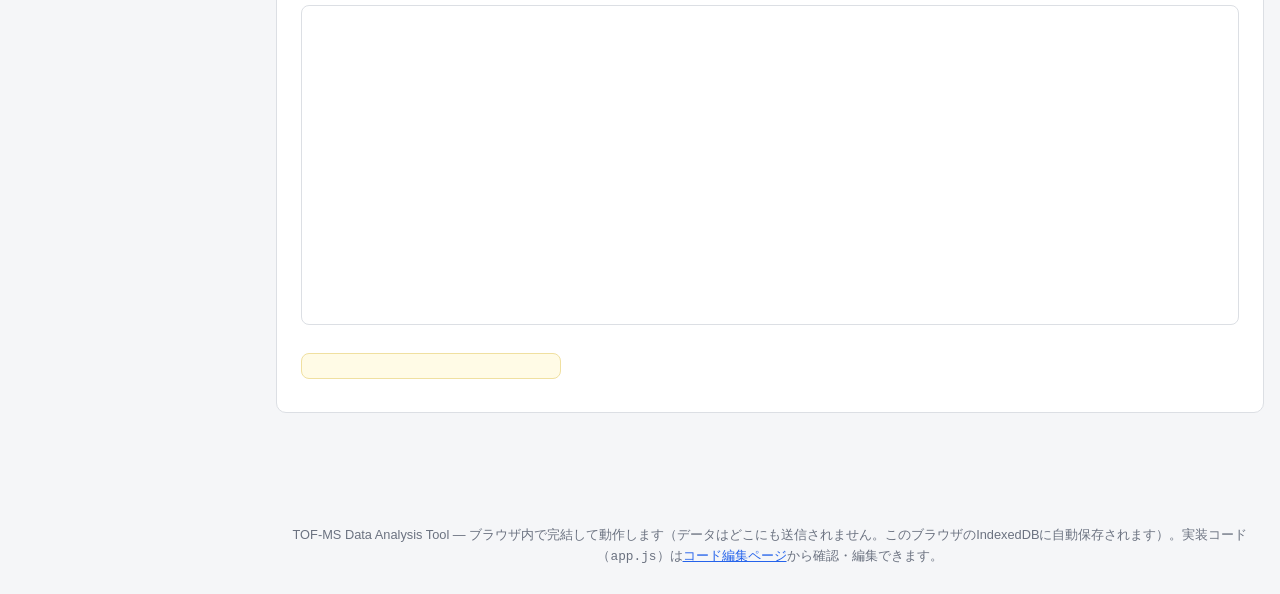
==== commit a086c4cf: "Sync local update: sidebar layout, trash feature, per-file BG, separate editor/trash pages" ====
--- a/index.html
+++ b/index.html
@@ -8,439 +8,426 @@
 </head>
 <body>
 
-<header>
-  <h1>飛行時間型質量分析計(TOF-MS) データ解析ツール</h1>
-  <p class="sub">csvファイル（測定データ）と887ファイル（測定条件）のペアを読み込んで解析します。実装コード（<code>app.js</code>）は「5. コードを編集する」から確認・編集できます。</p>
-</header>
-
-<main>
+<div class="app-shell">
 
   <!-- ============================================================ -->
-  <!-- 1. ファイルを入れる -->
+  <!-- 左側 index（目次）。大セクションへのリンクと、これまでに読み込んだ
+       日付の一覧（複数選択可。選ぶと下の「2. 各ファイルの一覧・ラベル」に
+       その日付のファイルが表示される）を表示する。 -->
   <!-- ============================================================ -->
-  <section class="card" id="section-load">
-    <h2>1. ファイルを入れる</h2>
-    <p class="hint">同じ名前で拡張子が <code>.csv</code> と <code>.887</code> の2ファイルを1組として認識します。複数組をまとめて選択できます。読み込んだ測定データ・ラベル・設定はこのブラウザ内に自動保存され、次回このページを開いたときも復元されます（外部には送信されません。削除したい場合は「すべてクリア」を押してください）。</p>
-    <div id="dropzone" class="dropzone">
-      <p>ここにファイルをドラッグ&ドロップ、またはボタンで選択してください</p>
-      <input type="file" id="fileInput" multiple accept=".csv,.887">
-      <button id="btnPickFiles" type="button" class="btn btn-primary">ファイルを選択</button>
-      <button id="btnClearFiles" type="button" class="btn btn-ghost">すべてクリア</button>
+  <nav id="sidebarIndex" class="sidebar" aria-label="目次">
+    <a class="sidebar-top-link" href="#section-load">1. ファイルを入れる</a>
+    <a class="sidebar-top-link" href="#section-files">2. 各ファイルの一覧・ラベル</a>
+    <a class="sidebar-top-link" href="#section-graph">3. グラフを描画する</a>
+    <div class="sidebar-graph-tabs-label">グラフのタブ</div>
+    <div class="sidebar-graph-tabs">
+      <a href="#tab-raw" data-tab-link="tab-raw">TOFスペクトル</a>
+      <a href="#tab-mass" data-tab-link="tab-mass">質量校正・質量スペクトル</a>
+      <a href="#tab-diff" data-tab-link="tab-diff">差分 (Signal − BG)</a>
+      <a href="#tab-multi" data-tab-link="tab-multi">複数ファイル重ね書き</a>
+      <a href="#tab-integration" data-tab-link="tab-integration">積算・比プロット</a>
     </div>
-    <div id="fileSummary" class="summary"></div>
-  </section>
-
-  <!-- ============================================================ -->
-  <!-- 日付を選択（読み込んだファイルをファイル名先頭の日付ごとに分けて操作する） -->
-  <!-- ============================================================ -->
-  <section class="card hidden" id="section-date">
-    <h2>日付を選択</h2>
-    <p class="hint">ファイル名の先頭の日付（例: 20260625）ごとにファイルをグループ化しています。タブを切り替えると、以下の一覧・ラベル付け・グラフはその日付のファイルだけを対象にします（他の日付のファイルも読み込んだまま保持されます）。</p>
-    <div id="dateTabs" class="date-tabs"></div>
-  </section>
-
-  <!-- ============================================================ -->
-  <!-- 2. 各ファイルの名前を見る -->
-  <!-- ============================================================ -->
-  <section class="card" id="section-list">
-    <h2>2. 各ファイルの名前を見る</h2>
-    <div id="fileListEmpty" class="empty">まだファイルが読み込まれていません。</div>
-    <table id="fileTable" class="data-table hidden">
-      <thead>
-        <tr>
-          <th>ファイル名</th>
-          <th>.csv</th>
-          <th>.887</th>
-          <th>測定時間</th>
-          <th>SWEEPS</th>
-        </tr>
-      </thead>
-      <tbody id="fileTableBody"></tbody>
-    </table>
-  </section>
-
-  <!-- ============================================================ -->
-  <!-- 3. 各ファイルにラベルをつける -->
-  <!-- ============================================================ -->
-  <section class="card" id="section-label">
-    <h2>3. 各ファイルにラベルをつける</h2>
-    <p class="hint">ラベルは数値または文字列です。数値として認識された場合、複数ファイルのグラフで横軸として使えます。バックグラウンド(BG)として使うファイルも指定してください。</p>
-    <div id="labelListEmpty" class="empty">まだファイルが読み込まれていません。</div>
-    <table id="labelTable" class="data-table hidden">
-      <thead>
-        <tr>
-          <th>ファイル名</th>
-          <th>ラベル</th>
-          <th>種別</th>
-          <th>calfact</th>
-          <th>プロットに使用</th>
-          <th>BGとして使用</th>
-        </tr>
-      </thead>
-      <tbody id="labelTableBody"></tbody>
-    </table>
-  </section>
-
-  <!-- ============================================================ -->
-  <!-- 4. グラフを描画する -->
-  <!-- ============================================================ -->
-  <section class="card" id="section-graph">
-    <div class="section-header-row">
-      <h2>4. グラフを描画する</h2>
-      <div class="graph-size-control">
-        <label>幅 (px)<input type="number" id="graphWidth" value="900" min="300" step="50"></label>
-        <label>高さ (px)<input type="number" id="graphHeight" value="450" min="200" step="50"></label>
-        <button class="btn btn-ghost btn-settings" id="btnGraphSettings" type="button" title="グラフの色・線の太さ・凡例の位置を設定します">⚙ 表示設定</button>
+    <div class="sidebar-date-heading">日付（これまでに読み込んだデータ）</div>
+    <p class="sidebar-date-hint">選んだ日付のファイルが「2. 各ファイルの一覧・ラベル」にまとめて表示されます（複数選択可）。</p>
+    <div id="sidebarDateList" class="sidebar-date-list"></div>
+    <a class="sidebar-trash-link" href="trash.html">🗑 ゴミ箱<span id="sidebarTrashCount" class="sidebar-trash-count"></span></a>
+  </nav>
+
+  <div class="content-col">
+
+    <header>
+      <div class="header-row">
+        <div>
+          <h1>飛行時間型質量分析計(TOF-MS) データ解析ツール</h1>
+          <p class="sub">csvファイル（測定データ）と887ファイル（測定条件）のペアを読み込んで解析します。</p>
+        </div>
+        <a class="btn btn-ghost btn-header-link" href="editor.html" target="_blank" rel="noopener">コードを編集する（app.js）</a>
       </div>
-    </div>
-    <div id="graphSettingsPanel" class="graph-settings-panel hidden">
-      <div class="graph-settings-row">
-        <label class="chk"><input type="checkbox" id="graphLineColorEnable"> データ線の色を指定する</label>
-        <input type="color" id="graphLineColor" value="#4682b4" disabled>
-        <span class="field-hint">オフの場合は各グラフの既定色（青・クリムゾンなど）のまま表示します。オンにすると、1本の線だけのグラフ（TOFスペクトル・質量スペクトル・差分など）にこの色を使います。</span>
-      </div>
-      <div class="graph-settings-row">
-        <label>カラーパレット（複数の線があるグラフ用）
-          <select id="graphColorPalette">
-            <option value="default">既定（これまでの配色）</option>
-            <option value="category10">Category10</option>
-            <option value="set1">Set1</option>
-            <option value="set2">Set2</option>
-            <option value="pastel">Pastel</option>
-            <option value="blues">モノトーン（青系）</option>
-          </select>
-        </label>
-        <span class="field-hint">差分（Signal/BG）や複数ファイル重ね書きなど、1つのグラフに複数の線がある場合の配色です。「既定」以外を選ぶとその配色で塗り分けます。</span>
-      </div>
-      <div class="graph-settings-row">
-        <label>線の太さ (px)
-          <input type="number" id="graphLineWidth" value="1" min="0.5" max="10" step="0.5">
-        </label>
-      </div>
-      <div class="graph-settings-row">
-        <label class="chk"><input type="checkbox" id="graphLegendInset"> 凡例をグラフ内に表示する（inset）</label>
-        <span class="field-hint">オフの場合は現在と同じくグラフの外側（右）に凡例を表示します。</span>
-      </div>
-    </div>
-    <p class="hint">ここで設定した幅・高さで各グラフを描画・PNG保存します。ファイル名が幅より長くなる場合は自動で改行されます。「⚙ 表示設定」から色・線の太さ・凡例の位置も変更できます。</p>
-
-    <div class="tabs" id="graphTabs">
-      <button class="tab-btn active" data-tab="tab-raw">TOFスペクトル</button>
-      <button class="tab-btn" data-tab="tab-mass">質量校正・質量スペクトル</button>
-      <button class="tab-btn" data-tab="tab-diff">差分 (Signal − BG)</button>
-      <button class="tab-btn" data-tab="tab-multi">複数ファイル重ね書き</button>
-      <button class="tab-btn" data-tab="tab-integration">積算・比プロット</button>
-    </div>
-
-    <!-- ---- タブ1: TOFスペクトル ---- -->
-    <div class="tab-content active" id="tab-raw">
-      <div class="controls-grid">
-        <div class="control-divider">ファイル選択</div>
-        <label>ファイル
-          <select id="rawFileSelect"></select>
-        </label>
-
-        <div class="control-divider">表示オプション</div>
-        <label class="chk" title="測定条件(.887ファイルの内容)をグラフの横に表示します"><input type="checkbox" id="rawShowCond" checked> 測定条件を表示</label>
-        <label class="chk" title="グラフに目盛り線を表示します"><input type="checkbox" id="rawShowGrid" checked> グリッドを表示</label>
-        <label class="chk" title="縦軸(Counts)を対数スケールで表示します"><input type="checkbox" id="rawLogY"> 縦軸を対数スケール</label>
-
-        <div class="control-divider">軸の範囲</div>
-        <div class="range-group">
-          <div class="range-group-title">横軸の範囲 (ns)</div>
-          <label class="chk"><input type="checkbox" id="rawXAuto" checked> 自動</label>
-          <div class="range-inputs">
-            <label>最小<input type="number" id="rawXMin" disabled></label>
-            <label>最大<input type="number" id="rawXMax" disabled></label>
-          </div>
-        </div>
-        <div class="range-group">
-          <div class="range-group-title">縦軸の範囲</div>
-          <label class="chk"><input type="checkbox" id="rawYAuto" checked> 自動</label>
-          <div class="range-inputs">
-            <label>最小<input type="number" id="rawYMin" disabled></label>
-            <label>最大<input type="number" id="rawYMax" disabled></label>
-          </div>
-        </div>
-      </div>
-      <button class="btn btn-primary" id="btnPlotRaw">グラフを表示</button>
-      <div class="plot-area">
-        <div id="plotRaw" class="plot"></div>
-        <pre id="rawCondText" class="cond-box"></pre>
-      </div>
-    </div>
-
-    <!-- ---- タブ2: 質量校正・質量スペクトル ---- -->
-    <div class="tab-content" id="tab-mass">
-      <div class="controls-grid">
-        <div class="control-divider">ファイル選択</div>
-        <label>ファイル
-          <select id="massFileSelect"></select>
-        </label>
-
-        <div class="control-divider">ピーク検出・質量校正の設定</div>
-        <label title="この値以上のカウント数を持つ点だけをピーク候補として検出します">検出閾値 (counts)
-          <input type="number" id="massThreshold" value="10">
-        </label>
-        <span class="field-hint">この値以上のカウント数を持つ点だけをピーク候補として検出します。</span>
-        <label title="近すぎる位置にある2つのピークを1つにまとめる際の最小間隔（チャンネル数）">最小ピーク間隔 (ch)
-          <input type="number" id="massDistance" value="10">
-        </label>
-        <span class="field-hint">検出したピーク同士がこの間隔より近い場合、まとめて1つのピークとして扱います。</span>
-        <label title="隣り合う校正ピーク間の質量差。例：Heクラスターのステップは4.0026u">質量ステップ (u)
-          <input type="number" id="massStep" value="4.0026" step="0.0001">
-        </label>
-        <span class="field-hint">校正に使う隣接ピーク同士の質量差（u）です。ピークの間隔がこの値の整数倍になっていると仮定して校正します。</span>
-        <label title="質量スペクトルを描く前に信号を滑らかにする移動平均の点数">スムージング窓幅
-          <input type="number" id="massSmoothWin" value="30">
-        </label>
-        <span class="field-hint">移動平均に使うデータ点数。大きいほどグラフが滑らかになりますが、ピークもなまります。</span>
-        <div class="range-group">
-          <div class="range-group-title" title="この時間範囲内のピークだけを質量校正に使用します">校正ピーク検出範囲 (ns)</div>
-          <label class="chk"><input type="checkbox" id="massRangeAuto" checked> 自動（全範囲）</label>
-          <div class="range-inputs">
-            <label>最小<input type="number" id="massRangeMin" disabled></label>
-            <label>最大<input type="number" id="massRangeMax" disabled></label>
-          </div>
-        </div>
-
-        <div class="control-divider">ヤコビアン補正</div>
-        <label class="chk" title="時間軸を質量軸に変換すると間隔が不均一になるため、その歪みを補正します"><input type="checkbox" id="massJacobian" checked> ヤコビアン補正を適用</label>
-        <span class="field-hint">時間→質量の変換で生じる間隔の不均一さを補正し、ピークの強度を正しく比較できるようにします。通常はチェックしたままで構いません。</span>
-
-        <div class="control-divider">質量スペクトルの表示設定</div>
-        <div class="range-group">
-          <div class="range-group-title">横軸の範囲 (u)</div>
-          <label class="chk"><input type="checkbox" id="massXAuto"> 自動</label>
-          <div class="range-inputs">
-            <label>最小<input type="number" id="massXMin" value="0"></label>
-            <label>最大<input type="number" id="massXMax" value="200"></label>
-          </div>
-        </div>
-        <div class="range-group">
-          <div class="range-group-title">縦軸の範囲</div>
-          <label class="chk"><input type="checkbox" id="massYAuto" checked> 自動</label>
-          <div class="range-inputs">
-            <label>最小<input type="number" id="massYMin" disabled></label>
-            <label>最大<input type="number" id="massYMax" disabled></label>
-          </div>
-        </div>
-        <label class="chk" title="縦軸(強度)を対数スケールで表示します"><input type="checkbox" id="massLogY"> 縦軸を対数スケール</label>
-        <label class="chk" title="質量ステップの整数倍ごとに縦の補助線を表示します"><input type="checkbox" id="massHeLines" checked> 質量系列補助線を表示</label>
-        <label class="chk" title="質量校正に使ったピークの位置に印を表示します"><input type="checkbox" id="massCalLines" checked> 校正点を表示</label>
-      </div>
-      <button class="btn btn-primary" id="btnPlotMass">質量スペクトルを表示</button>
-      <div id="massResult" class="result-box hidden"></div>
-      <div class="plot-area">
-        <div id="plotMassTof" class="plot"></div>
-        <div id="plotMassSpec" class="plot"></div>
-      </div>
-    </div>
-
-    <!-- ---- タブ3: 差分 (Signal - BG) ---- -->
-    <div class="tab-content" id="tab-diff">
-      <div class="controls-grid">
-        <div class="control-divider">ファイル選択</div>
-        <label>Signal ファイル
-          <select id="diffSignalSelect"></select>
-        </label>
-        <label title="Signalから差し引くバックグラウンド（未反応時など）のファイル">Background ファイル
-          <select id="diffBgSelect"></select>
-        </label>
-
-        <div class="control-divider">質量校正</div>
-        <label title="グラフの横軸に時間(ns)を使うか、校正後の質量(u)を使うかを選びます">横軸
-          <select id="diffXAxis">
-            <option value="time">時間 (ns)</option>
-            <option value="mass">質量 (u)</option>
-          </select>
-        </label>
-        <label title="時間→質量の変換式 mass = ((time - b) / a)^2 で使うパラメータ">校正パラメータ (a)
-          <input type="text" id="diffCalibA" placeholder="質量タブから自動反映されます">
-        </label>
-        <label title="時間→質量の変換式 mass = ((time - b) / a)^2 で使うパラメータ">校正パラメータ (b)
-          <input type="text" id="diffCalibB" placeholder="質量タブから自動反映されます">
-        </label>
-        <span class="field-hint">「2. 質量校正・質量スペクトル」タブでピーク校正を行うと自動で入力されます。横軸を質量にする場合のみ使用します。</span>
-
-        <div class="control-divider">表示オプション</div>
-        <label title="移動平均に使うデータ点数。大きいほど滑らかになります">スムージング窓幅
-          <input type="number" id="diffSmoothWin" value="10">
-        </label>
-        <label class="chk" title="測定条件(.887ファイルの内容)をグラフの横に表示します"><input type="checkbox" id="diffShowCond" checked> 測定条件を表示</label>
-        <label class="chk" title="縦軸(Signal − BG)を対数スケールで表示します"><input type="checkbox" id="diffLogY"> 縦軸を対数スケール</label>
-
-        <div class="control-divider">軸の範囲</div>
-        <div class="range-group">
-          <div class="range-group-title">横軸の範囲</div>
-          <label class="chk"><input type="checkbox" id="diffXAuto" checked> 自動</label>
-          <div class="range-inputs">
-            <label>最小<input type="number" id="diffXMin" disabled></label>
-            <label>最大<input type="number" id="diffXMax" disabled></label>
-          </div>
-        </div>
-        <div class="range-group">
-          <div class="range-group-title">縦軸の範囲</div>
-          <label class="chk"><input type="checkbox" id="diffYAuto" checked> 自動</label>
-          <div class="range-inputs">
-            <label>最小<input type="number" id="diffYMin" disabled></label>
-            <label>最大<input type="number" id="diffYMax" disabled></label>
-          </div>
-        </div>
-      </div>
-      <button class="btn btn-primary" id="btnPlotDiff">差分グラフを表示</button>
-      <div class="plot-area">
-        <div id="plotDiffRaw" class="plot"></div>
-        <div id="plotDiffDiff" class="plot"></div>
-        <pre id="diffCondText" class="cond-box"></pre>
-      </div>
-    </div>
-
-    <!-- ---- タブ4: 複数ファイル重ね書き ---- -->
-    <div class="tab-content" id="tab-multi">
-      <div class="controls-grid">
-        <div class="control-divider">ファイル選択</div>
-        <label title="全ファイルから差し引くバックグラウンドのファイル">Background ファイル
-          <select id="multiBgSelect"></select>
-        </label>
-
-        <div class="control-divider">質量校正</div>
-        <label title="グラフの横軸に時間(ns)を使うか、校正後の質量(u)を使うかを選びます">横軸
-          <select id="multiXAxis">
-            <option value="time">時間 (ns)</option>
-            <option value="mass">質量 (u)</option>
-          </select>
-        </label>
-        <label title="時間→質量の変換式 mass = ((time - b) / a)^2 で使うパラメータ">校正パラメータ (a)
-          <input type="text" id="multiCalibA" placeholder="質量タブから自動反映されます">
-        </label>
-        <label title="時間→質量の変換式 mass = ((time - b) / a)^2 で使うパラメータ">校正パラメータ (b)
-          <input type="text" id="multiCalibB" placeholder="質量タブから自動反映されます">
-        </label>
-        <span class="field-hint">「2. 質量校正・質量スペクトル」タブでピーク校正を行うと自動で入力されます。横軸を質量にする場合のみ使用します。</span>
-
-        <div class="control-divider">表示オプション</div>
-        <label title="移動平均に使うデータ点数。大きいほど滑らかになります">スムージング窓幅
-          <input type="number" id="multiSmoothWin" value="1">
-        </label>
-        <label class="chk" title="グラフに目盛り線を表示します"><input type="checkbox" id="multiGrid" checked> グリッドを表示</label>
-        <label class="chk" title="縦軸を対数スケールで表示します"><input type="checkbox" id="multiLogY"> 縦軸を対数スケール</label>
-
-        <div class="control-divider">軸の範囲</div>
-        <div class="range-group">
-          <div class="range-group-title">横軸の範囲</div>
-          <label class="chk"><input type="checkbox" id="multiXAuto" checked> 自動</label>
-          <div class="range-inputs">
-            <label>最小<input type="number" id="multiXMin" disabled></label>
-            <label>最大<input type="number" id="multiXMax" disabled></label>
-          </div>
-        </div>
-        <div class="range-group">
-          <div class="range-group-title">縦軸の範囲</div>
-          <label class="chk"><input type="checkbox" id="multiYAuto" checked> 自動</label>
-          <div class="range-inputs">
-            <label>最小<input type="number" id="multiYMin" disabled></label>
-            <label>最大<input type="number" id="multiYMax" disabled></label>
-          </div>
-        </div>
-      </div>
-      <p class="hint">重ね書きする信号ファイルを選択してください（ラベルの昇順に並び替えて表示します。数値ラベルのファイルのみ選択可）。</p>
-      <div id="multiFileChecks" class="check-list"></div>
-      <button class="btn btn-primary" id="btnPlotMulti">同時プロットを表示</button>
-      <div class="plot-area">
-        <div id="plotMultiRaw" class="plot"></div>
-        <div id="plotMultiDiff" class="plot"></div>
-      </div>
-    </div>
-
-    <!-- ---- タブ5: 積算・比プロット ---- -->
-    <div class="tab-content" id="tab-integration">
-      <div class="controls-grid">
-        <div class="control-divider">ファイル選択</div>
-        <label title="全ファイルから差し引くバックグラウンドのファイル">Background ファイル
-          <select id="intBgSelect"></select>
-        </label>
-
-        <div class="control-divider">積算範囲の設定</div>
-        <label title="TOFスペクトルのうち、積算（合計カウント数を計算）する時間範囲1の開始点">範囲1 開始 (ns)
-          <input type="number" id="int1Start" value="0">
-        </label>
-        <label title="積算範囲1の終了点">範囲1 終了 (ns)
-          <input type="number" id="int1End" value="0">
-        </label>
-        <label title="比較・比を取るための2つ目の積算範囲の開始点（例: 別のピークやベースライン）">範囲2 開始 (ns)
-          <input type="number" id="int2Start" value="0">
-        </label>
-        <label title="積算範囲2の終了点">範囲2 終了 (ns)
-          <input type="number" id="int2End" value="0">
-        </label>
-        <span class="field-hint">範囲1・範囲2それぞれの時間区間内のカウントを合計し、結果表に「範囲1」「範囲2」「範囲1/範囲2の比」として表示します。</span>
-
-        <div class="control-divider">表示オプション</div>
-        <label title="移動平均に使うデータ点数。大きいほど滑らかになります">スムージング窓幅
-          <input type="number" id="intSmoothWin" value="1">
-        </label>
-        <label title="積算結果グラフの横軸に付ける名前（各ファイルのラベル値が横軸になります）">横軸ラベル
-          <input type="text" id="intXLabel" value="Label">
-        </label>
-        <label class="chk" title="グラフに目盛り線を表示します"><input type="checkbox" id="intGrid" checked> グリッドを表示</label>
-        <label class="chk" title="同じラベル値を持つ複数ファイルがある場合、標準偏差などのばらつきを誤差棒として表示します"><input type="checkbox" id="intErrbar" checked> 誤差棒を表示</label>
-        <label class="chk" title="データ点同士を線で結んで表示します。チェックを外すと点のみ表示されます"><input type="checkbox" id="intLine" checked> データ点を線で結ぶ</label>
-        <label class="chk" title="縦軸(積算値・比)を対数スケールで表示します"><input type="checkbox" id="intLogY"> 縦軸 対数スケール</label>
-        <label class="chk" title="横軸(ラベル値)を対数スケールで表示します"><input type="checkbox" id="intLogX"> 横軸 対数スケール</label>
-      </div>
-      <p class="hint">積算対象の信号ファイルを選択してください（数値ラベルのファイルのみ選択可。横軸はラベルの値を使います）。</p>
-      <div id="intFileChecks" class="check-list"></div>
-      <button class="btn btn-primary" id="btnPlotIntegration">積算プロットを表示</button>
-      <div class="plot-area plot-area-4">
-        <div id="plotInt1" class="plot"></div>
-        <div id="plotInt2" class="plot"></div>
-        <div id="plotInt3" class="plot"></div>
-        <div id="plotInt4" class="plot"></div>
-      </div>
-      <table id="intResultTable" class="data-table hidden">
-        <thead>
-          <tr>
-            <th>ファイル</th><th>ラベル</th><th>範囲1</th><th>範囲2</th><th>比 (範囲1/範囲2)</th>
-          </tr>
-        </thead>
-        <tbody id="intResultTableBody"></tbody>
-      </table>
-    </div>
-
-  </section>
-
-  <!-- ============================================================ -->
-  <!-- 5. コードを編集する -->
-  <!-- ============================================================ -->
-  <section class="card" id="section-code">
-    <h2>5. コードを編集する（app.js）</h2>
-    <p class="hint">
-      下のエディタに <code>app.js</code> の内容を読み込んで表示します。自由に書き換えて「変更を反映して再実行」を押すと、
-      その場でこのプレビュー欄に編集後のコードでツール全体を再読み込みして表示します（このページ自体はもとのコードのまま動作し続けます）。
-      プレビューへの反映は一時的なもので、ページを閉じたり再読み込みすると消えます。編集内容をファイルとして残したい場合は
-      「編集内容をapp.jsとしてダウンロード」で保存し、手元の <code>app.js</code> を置き換えてください。
-      なお、このページを <code>file://</code>（ダブルクリックで直接開いた状態）で開いている場合、コードの読み込みに失敗することがあります。
-      その場合はローカルサーバー経由で開くか、公開ページをご利用ください。
-    </p>
-    <div class="code-editor-toolbar">
-      <button class="btn btn-primary" id="btnRunCode" type="button">変更を反映して再実行</button>
-      <button class="btn btn-ghost" id="btnResetCode" type="button">元のコードに戻す</button>
-      <button class="btn btn-ghost" id="btnDownloadCode" type="button">編集内容をapp.jsとしてダウンロード</button>
-      <span id="codeStatus" class="hint-inline"></span>
-    </div>
-    <textarea id="codeEditor" class="code-editor" spellcheck="false" wrap="off"></textarea>
-    <div class="code-preview-wrap">
-      <div class="code-preview-header">プレビュー（「変更を反映して再実行」を押すとここに編集後のコードで表示されます）</div>
-      <iframe id="codePreviewFrame" class="code-preview-frame" sandbox="allow-scripts allow-same-origin allow-downloads allow-popups allow-modals"></iframe>
-    </div>
-  </section>
-
-</main>
-
-<footer>
-  <p>TOF-MS Data Analysis Tool — ブラウザ内で完結して動作します（データはどこにも送信されません。このブラウザのIndexedDBに自動保存されます）。</p>
-</footer>
+    </header>
+
+    <main>
+
+      <!-- ============================================================ -->
+      <!-- 1. ファイルを入れる -->
+      <!-- ============================================================ -->
+      <section class="card" id="section-load">
+        <h2>1. ファイルを入れる</h2>
+        <p class="hint">同じ名前で拡張子が <code>.csv</code> と <code>.887</code> の2ファイルを1組として認識します。複数組をまとめて選択できます。読み込んだ測定データ・ラベル・表示設定はこのブラウザ内に自動保存され、次回このページを開いたときも復元されます（外部には送信されません。削除したい場合は「すべてクリア」を押してください。「すべてクリア」を押すと、保存されている解析結果（表示設定・校正値など）も合わせて削除されます）。</p>
+        <div id="dropzone" class="dropzone">
+          <p>ここにファイルをドラッグ&ドロップ、またはボタンで選択してください</p>
+          <input type="file" id="fileInput" multiple accept=".csv,.887">
+          <button id="btnPickFiles" type="button" class="btn btn-primary">ファイルを選択</button>
+          <button id="btnClearFiles" type="button" class="btn btn-ghost">すべてクリア</button>
+        </div>
+        <div id="fileSummary" class="summary"></div>
+      </section>
+
+      <!-- ============================================================ -->
+      <!-- 2. 各ファイルの一覧・ラベル（旧「2.一覧」「3.ラベル」を統合） -->
+      <!-- ============================================================ -->
+      <section class="card" id="section-files">
+        <h2>2. 各ファイルの一覧・ラベル</h2>
+        <p class="hint">左側の日付一覧で選んだ日付のファイルがまとめて表示されます（複数の日付を選ぶと、その全ファイルが1つの表に並びます）。ラベルは数値または文字列です。数値として認識された場合、複数ファイルのグラフで横軸として使えます。「共通BGとして使用」で、標準的なバックグラウンドファイルを1つ指定してください。</p>
+        <label class="chk bg-mode-toggle"><input type="checkbox" id="bgPerFileMode"> ファイルごとに個別のBGファイルを指定する</label>
+        <p class="hint field-hint-standalone">オフの場合（既定）はこれまで通り、共通BGファイル1つを全ての生データファイルに使用します。オンにすると各ファイルの行に「個別BG」の選択欄が表示され、指定した行はそのファイルを、指定していない行は引き続き共通BGを使用します（差分・重ね書き・積算のすべてのグラフに反映されます）。</p>
+        <div class="empty" id="filesListEmpty">左側の日付一覧から表示したい日付を選んでください（まだファイルが読み込まれていない場合は「1. ファイルを入れる」から読み込んでください）。</div>
+        <div class="trash-action-bar">
+          <button class="btn btn-ghost" id="btnMoveToTrash" type="button">🗑 選択したファイルをゴミ箱へ移動</button>
+          <span class="hint-inline">ファイル名の左のチェックボックスで対象を選びます。ゴミ箱に移した後は、左側indexの「🗑 ゴミ箱」から中身の確認・復元・完全削除ができます。</span>
+        </div>
+        <table class="data-table hidden" id="filesTable">
+          <thead>
+            <tr>
+              <th class="col-trash-select"><input type="checkbox" id="trashSelectAll" title="表示中の全ファイルを選択/解除"></th>
+              <th>ファイル名</th>
+              <th>.887</th>
+              <th>.csv</th>
+              <th>測定時間</th>
+              <th>SWEEPS</th>
+              <th>calfact</th>
+              <th>ラベル</th>
+              <th>種別</th>
+              <th class="col-use-header">プロットに使用<br><input type="checkbox" id="useInPlotSelectAll" title="表示中の全ファイルの「プロットに使用」をオン/オフ"></th>
+              <th>共通BGとして使用</th>
+              <th class="col-individual-bg hidden">個別BG</th>
+            </tr>
+          </thead>
+          <tbody id="filesTableBody"></tbody>
+        </table>
+      </section>
+
+      <!-- ============================================================ -->
+      <!-- 3. グラフを描画する（日付をまたいで全ファイルから選択・重ね書き可能） -->
+      <!-- ============================================================ -->
+      <section class="card" id="section-graph">
+        <div class="section-header-row">
+          <h2>3. グラフを描画する</h2>
+          <div class="graph-size-control">
+            <label>幅 (px)<input type="number" id="graphWidth" value="900" min="300" step="50"></label>
+            <label>高さ (px)<input type="number" id="graphHeight" value="450" min="200" step="50"></label>
+            <button class="btn btn-ghost btn-settings" id="btnGraphSettings" type="button" title="グラフの色・線の太さ・凡例の位置を設定します">⚙ 表示設定</button>
+          </div>
+        </div>
+        <div id="graphSettingsPanel" class="graph-settings-panel hidden">
+          <div class="graph-settings-row">
+            <label class="chk"><input type="checkbox" id="graphLineColorEnable"> データ線の色を指定する</label>
+            <input type="color" id="graphLineColor" value="#4682b4" disabled>
+            <span class="field-hint">オフの場合は各グラフの既定色（青・クリムゾンなど）のまま表示します。オンにすると、1本の線だけのグラフ（TOFスペクトル・質量スペクトル・差分など）にこの色を使います。</span>
+          </div>
+          <div class="graph-settings-row">
+            <label>カラーパレット（複数の線があるグラフ用）
+              <select id="graphColorPalette">
+                <option value="default">既定（これまでの配色）</option>
+                <option value="category10">Category10</option>
+                <option value="set1">Set1</option>
+                <option value="set2">Set2</option>
+                <option value="pastel">Pastel</option>
+                <option value="blues">モノトーン（青系）</option>
+              </select>
+            </label>
+            <span class="field-hint">差分（Signal/BG）や複数ファイル重ね書きなど、1つのグラフに複数の線がある場合の配色です。「既定」以外を選ぶとその配色で塗り分けます。</span>
+          </div>
+          <div class="graph-settings-row">
+            <label>線の太さ (px)
+              <input type="number" id="graphLineWidth" value="1" min="0.5" max="10" step="0.5">
+            </label>
+          </div>
+          <div class="graph-settings-row">
+            <label class="chk"><input type="checkbox" id="graphLegendInset"> 凡例をグラフ内に表示する（inset）</label>
+            <span class="field-hint">オフの場合は現在と同じくグラフの外側（右）に凡例を表示します。</span>
+          </div>
+        </div>
+        <p class="hint">ここで設定した幅・高さで各グラフを描画・PNG保存します。ファイル名が幅より長くなる場合は自動で改行されます。「⚙ 表示設定」から色・線の太さ・凡例の位置も変更できます。表示領域・軸範囲・質量校正の入力値は、ページ更新をまたいで記憶されます。ファイル選択・チェックリストには、読み込んだ全ての日付のファイルが表示されます（複数の日付のファイルを1つのグラフに重ね書きできます）。</p>
+
+        <div class="tabs" id="graphTabs">
+          <button class="tab-btn active" data-tab="tab-raw">TOFスペクトル</button>
+          <button class="tab-btn" data-tab="tab-mass">質量校正・質量スペクトル</button>
+          <button class="tab-btn" data-tab="tab-diff">差分 (Signal − BG)</button>
+          <button class="tab-btn" data-tab="tab-multi">複数ファイル重ね書き</button>
+          <button class="tab-btn" data-tab="tab-integration">積算・比プロット</button>
+        </div>
+
+        <!-- ---- タブ1: TOFスペクトル ---- -->
+        <div class="tab-content active" id="tab-raw">
+          <div class="controls-grid">
+            <div class="control-divider">ファイル選択</div>
+            <label>ファイル
+              <select id="rawFileSelect"></select>
+            </label>
+
+            <div class="control-divider">表示オプション</div>
+            <label class="chk" title="測定条件(.887ファイルの内容)をグラフの横に表示します"><input type="checkbox" id="rawShowCond" checked> 測定条件を表示</label>
+            <label class="chk" title="グラフに目盛り線を表示します"><input type="checkbox" id="rawShowGrid" checked> グリッドを表示</label>
+            <label class="chk" title="縦軸(Counts)を対数スケールで表示します"><input type="checkbox" id="rawLogY"> 縦軸を対数スケール</label>
+
+            <div class="control-divider">軸の範囲</div>
+            <div class="range-group">
+              <div class="range-group-title">横軸の範囲 (ns)</div>
+              <label class="chk"><input type="checkbox" id="rawXAuto" checked> 自動</label>
+              <div class="range-inputs">
+                <label>最小<input type="number" id="rawXMin" disabled></label>
+                <label>最大<input type="number" id="rawXMax" disabled></label>
+              </div>
+            </div>
+            <div class="range-group">
+              <div class="range-group-title">縦軸の範囲</div>
+              <label class="chk"><input type="checkbox" id="rawYAuto" checked> 自動</label>
+              <div class="range-inputs">
+                <label>最小<input type="number" id="rawYMin" disabled></label>
+                <label>最大<input type="number" id="rawYMax" disabled></label>
+              </div>
+            </div>
+          </div>
+          <button class="btn btn-primary" id="btnPlotRaw">グラフを表示</button>
+          <div class="plot-area">
+            <div id="plotRaw" class="plot"></div>
+            <pre id="rawCondText" class="cond-box"></pre>
+          </div>
+        </div>
+
+        <!-- ---- タブ2: 質量校正・質量スペクトル ---- -->
+        <div class="tab-content" id="tab-mass">
+          <div class="controls-grid">
+            <div class="control-divider">ファイル選択</div>
+            <label>ファイル
+              <select id="massFileSelect"></select>
+            </label>
+
+            <div class="control-divider">ピーク検出・質量校正の設定</div>
+            <label title="この値以上のカウント数を持つ点だけをピーク候補として検出します"><span class="field-label-line">検出閾値 (counts)<span class="field-hint-inline">: この値以上のカウント数を持つ点だけをピーク候補として検出します。</span></span>
+              <input type="number" id="massThreshold" value="10">
+            </label>
+            <label title="近すぎる位置にある2つのピークを1つにまとめる際の最小間隔（チャンネル数）"><span class="field-label-line">最小ピーク間隔 (ch)<span class="field-hint-inline">: 検出したピーク同士がこの間隔より近い場合、まとめて1つのピークとして扱います。</span></span>
+              <input type="number" id="massDistance" value="10">
+            </label>
+            <label title="隣り合う校正ピーク間の質量差。例：Heクラスターのステップは4.0026u"><span class="field-label-line">質量ステップ (u)<span class="field-hint-inline">: 校正に使う隣接ピーク同士の質量差（u）です。ピークの間隔がこの値の整数倍になっていると仮定して校正します。</span></span>
+              <input type="number" id="massStep" value="4.0026" step="0.0001">
+            </label>
+            <label title="質量スペクトルを描く前に信号を滑らかにする移動平均の点数"><span class="field-label-line">スムージング窓幅<span class="field-hint-inline">: 移動平均に使うデータ点数。大きいほどグラフが滑らかになりますが、ピークもなまります。</span></span>
+              <input type="number" id="massSmoothWin" value="30">
+            </label>
+            <div class="range-group">
+              <div class="range-group-title" title="この時間範囲内のピークだけを質量校正に使用します">校正ピーク検出範囲 (ns)</div>
+              <label class="chk"><input type="checkbox" id="massRangeAuto" checked> 自動（全範囲）</label>
+              <div class="range-inputs">
+                <label>最小<input type="number" id="massRangeMin" disabled></label>
+                <label>最大<input type="number" id="massRangeMax" disabled></label>
+              </div>
+            </div>
+
+            <div class="control-divider">ヤコビアン補正</div>
+            <label class="chk" title="時間軸を質量軸に変換すると間隔が不均一になるため、その歪みを補正します"><input type="checkbox" id="massJacobian" checked> ヤコビアン補正を適用<span class="field-hint-inline">: 時間→質量の変換で生じる間隔の不均一さを補正し、ピークの強度を正しく比較できるようにします。通常はチェックしたままで構いません。</span></label>
+
+            <div class="control-divider">質量スペクトルの表示設定</div>
+            <div class="range-group">
+              <div class="range-group-title">横軸の範囲 (u)</div>
+              <label class="chk"><input type="checkbox" id="massXAuto"> 自動</label>
+              <div class="range-inputs">
+                <label>最小<input type="number" id="massXMin" value="0"></label>
+                <label>最大<input type="number" id="massXMax" value="200"></label>
+              </div>
+            </div>
+            <div class="range-group">
+              <div class="range-group-title">縦軸の範囲</div>
+              <label class="chk"><input type="checkbox" id="massYAuto" checked> 自動</label>
+              <div class="range-inputs">
+                <label>最小<input type="number" id="massYMin" disabled></label>
+                <label>最大<input type="number" id="massYMax" disabled></label>
+              </div>
+            </div>
+            <label class="chk" title="縦軸(強度)を対数スケールで表示します"><input type="checkbox" id="massLogY"> 縦軸を対数スケール</label>
+            <label class="chk" title="質量ステップの整数倍ごとに縦の補助線を表示します"><input type="checkbox" id="massHeLines" checked> 質量系列補助線を表示</label>
+            <label class="chk" title="質量校正に使ったピークの位置に印を表示します"><input type="checkbox" id="massCalLines" checked> 校正点を表示</label>
+          </div>
+          <button class="btn btn-primary" id="btnPlotMass">質量スペクトルを表示</button>
+          <div id="massResult" class="result-box hidden"></div>
+          <div class="plot-area">
+            <div id="plotMassTof" class="plot"></div>
+            <div id="plotMassSpec" class="plot"></div>
+          </div>
+        </div>
+
+        <!-- ---- タブ3: 差分 (Signal - BG) ---- -->
+        <div class="tab-content" id="tab-diff">
+          <div class="controls-grid">
+            <div class="control-divider">ファイル選択</div>
+            <label>Signal ファイル
+              <select id="diffSignalSelect"></select>
+            </label>
+            <label title="Signalから差し引くバックグラウンド（未反応時など）のファイル">Background ファイル
+              <select id="diffBgSelect"></select>
+            </label>
+
+            <div class="control-divider">質量校正</div>
+            <label title="グラフの横軸に時間(ns)を使うか、校正後の質量(u)を使うかを選びます">横軸
+              <select id="diffXAxis">
+                <option value="time">時間 (ns)</option>
+                <option value="mass">質量 (u)</option>
+              </select>
+            </label>
+            <label title="時間→質量の変換式 mass = ((time - b) / a)^2 で使うパラメータ">校正パラメータ (a)
+              <input type="text" id="diffCalibA" placeholder="質量タブから自動反映されます">
+            </label>
+            <label title="時間→質量の変換式 mass = ((time - b) / a)^2 で使うパラメータ">校正パラメータ (b)
+              <input type="text" id="diffCalibB" placeholder="質量タブから自動反映されます">
+            </label>
+            <span class="field-hint">「2. 質量校正・質量スペクトル」タブでピーク校正を行うと自動で入力されます。横軸を質量にする場合のみ使用します。</span>
+
+            <div class="control-divider">表示オプション</div>
+            <label title="移動平均に使うデータ点数。大きいほど滑らかになります">スムージング窓幅
+              <input type="number" id="diffSmoothWin" value="10">
+            </label>
+            <label class="chk" title="測定条件(.887ファイルの内容)をグラフの横に表示します"><input type="checkbox" id="diffShowCond" checked> 測定条件を表示</label>
+            <label class="chk" title="縦軸(Signal − BG)を対数スケールで表示します"><input type="checkbox" id="diffLogY"> 縦軸を対数スケール</label>
+
+            <div class="control-divider">軸の範囲</div>
+            <div class="range-group">
+              <div class="range-group-title">横軸の範囲</div>
+              <label class="chk"><input type="checkbox" id="diffXAuto" checked> 自動</label>
+              <div class="range-inputs">
+                <label>最小<input type="number" id="diffXMin" disabled></label>
+                <label>最大<input type="number" id="diffXMax" disabled></label>
+              </div>
+            </div>
+            <div class="range-group">
+              <div class="range-group-title">縦軸の範囲</div>
+              <label class="chk"><input type="checkbox" id="diffYAuto" checked> 自動</label>
+              <div class="range-inputs">
+                <label>最小<input type="number" id="diffYMin" disabled></label>
+                <label>最大<input type="number" id="diffYMax" disabled></label>
+              </div>
+            </div>
+          </div>
+          <button class="btn btn-primary" id="btnPlotDiff">差分グラフを表示</button>
+          <div class="plot-area">
+            <div id="plotDiffRaw" class="plot"></div>
+            <div id="plotDiffDiff" class="plot"></div>
+            <pre id="diffCondText" class="cond-box"></pre>
+          </div>
+        </div>
+
+        <!-- ---- タブ4: 複数ファイル重ね書き ---- -->
+        <div class="tab-content" id="tab-multi">
+          <div class="controls-grid">
+            <div class="control-divider">ファイル選択</div>
+            <label title="全ファイルから差し引く共通バックグラウンドのファイル（個別BGを指定した行はそちらが優先されます）">Background ファイル（共通）
+              <select id="multiBgSelect"></select>
+            </label>
+
+            <div class="control-divider">質量校正</div>
+            <label title="グラフの横軸に時間(ns)を使うか、校正後の質量(u)を使うかを選びます">横軸
+              <select id="multiXAxis">
+                <option value="time">時間 (ns)</option>
+                <option value="mass">質量 (u)</option>
+              </select>
+            </label>
+            <label title="時間→質量の変換式 mass = ((time - b) / a)^2 で使うパラメータ">校正パラメータ (a)
+              <input type="text" id="multiCalibA" placeholder="質量タブから自動反映されます">
+            </label>
+            <label title="時間→質量の変換式 mass = ((time - b) / a)^2 で使うパラメータ">校正パラメータ (b)
+              <input type="text" id="multiCalibB" placeholder="質量タブから自動反映されます">
+            </label>
+            <span class="field-hint">「2. 質量校正・質量スペクトル」タブでピーク校正を行うと自動で入力されます。横軸を質量にする場合のみ使用します。</span>
+
+            <div class="control-divider">表示オプション</div>
+            <label title="移動平均に使うデータ点数。大きいほど滑らかになります">スムージング窓幅
+              <input type="number" id="multiSmoothWin" value="1">
+            </label>
+            <label class="chk" title="グラフに目盛り線を表示します"><input type="checkbox" id="multiGrid" checked> グリッドを表示</label>
+            <label class="chk" title="縦軸を対数スケールで表示します"><input type="checkbox" id="multiLogY"> 縦軸を対数スケール</label>
+
+            <div class="control-divider">軸の範囲</div>
+            <div class="range-group">
+              <div class="range-group-title">横軸の範囲</div>
+              <label class="chk"><input type="checkbox" id="multiXAuto" checked> 自動</label>
+              <div class="range-inputs">
+                <label>最小<input type="number" id="multiXMin" disabled></label>
+                <label>最大<input type="number" id="multiXMax" disabled></label>
+              </div>
+            </div>
+            <div class="range-group">
+              <div class="range-group-title">縦軸の範囲</div>
+              <label class="chk"><input type="checkbox" id="multiYAuto" checked> 自動</label>
+              <div class="range-inputs">
+                <label>最小<input type="number" id="multiYMin" disabled></label>
+                <label>最大<input type="number" id="multiYMax" disabled></label>
+              </div>
+            </div>
+          </div>
+          <p class="hint">重ね書きする信号ファイルを選択してください（ラベルの昇順に並び替えて表示します。数値ラベルのファイルのみ選択可。日付をまたいで選択できます）。「ファイルごとに個別のBGを指定する」がONの場合、各ファイルは個別BG（指定があれば）を優先して使用します。</p>
+          <div id="multiFileChecks" class="check-list"></div>
+          <button class="btn btn-primary" id="btnPlotMulti">同時プロットを表示</button>
+          <div class="plot-area">
+            <div id="plotMultiRaw" class="plot"></div>
+            <div id="plotMultiDiff" class="plot"></div>
+          </div>
+        </div>
+
+        <!-- ---- タブ5: 積算・比プロット ---- -->
+        <div class="tab-content" id="tab-integration">
+          <div class="controls-grid">
+            <div class="control-divider">ファイル選択</div>
+            <label title="全ファイルから差し引く共通バックグラウンドのファイル（個別BGを指定した行はそちらが優先されます）">Background ファイル（共通）
+              <select id="intBgSelect"></select>
+            </label>
+
+            <div class="control-divider">積算範囲の設定</div>
+            <label title="TOFスペクトルのうち、積算（合計カウント数を計算）する時間範囲1の開始点">範囲1 開始 (ns)
+              <input type="number" id="int1Start" value="0">
+            </label>
+            <label title="積算範囲1の終了点">範囲1 終了 (ns)
+              <input type="number" id="int1End" value="0">
+            </label>
+            <label title="比較・比を取るための2つ目の積算範囲の開始点（例: 別のピークやベースライン）">範囲2 開始 (ns)
+              <input type="number" id="int2Start" value="0">
+            </label>
+            <label title="積算範囲2の終了点">範囲2 終了 (ns)
+              <input type="number" id="int2End" value="0">
+            </label>
+            <span class="field-hint">範囲1・範囲2それぞれの時間区間内のカウントを合計し、結果表に「範囲1」「範囲2」「範囲1/範囲2の比」として表示します。</span>
+
+            <div class="control-divider">表示オプション</div>
+            <label title="移動平均に使うデータ点数。大きいほど滑らかになります">スムージング窓幅
+              <input type="number" id="intSmoothWin" value="1">
+            </label>
+            <label title="積算結果グラフの横軸に付ける名前（各ファイルのラベル値が横軸になります）">横軸ラベル
+              <input type="text" id="intXLabel" value="Label">
+            </label>
+            <label class="chk" title="グラフに目盛り線を表示します"><input type="checkbox" id="intGrid" checked> グリッドを表示</label>
+            <label class="chk" title="同じラベル値を持つ複数ファイルがある場合、標準偏差などのばらつきを誤差棒として表示します"><input type="checkbox" id="intErrbar" checked> 誤差棒を表示</label>
+            <label class="chk" title="データ点同士を線で結んで表示します。チェックを外すと点のみ表示されます"><input type="checkbox" id="intLine" checked> データ点を線で結ぶ</label>
+            <label class="chk" title="縦軸(積算値・比)を対数スケールで表示します"><input type="checkbox" id="intLogY"> 縦軸 対数スケール</label>
+            <label class="chk" title="横軸(ラベル値)を対数スケールで表示します"><input type="checkbox" id="intLogX"> 横軸 対数スケール</label>
+          </div>
+          <p class="hint">積算対象の信号ファイルを選択してください（数値ラベルのファイルのみ選択可。横軸はラベルの値を使います。日付をまたいで選択できます）。</p>
+          <div id="intFileChecks" class="check-list"></div>
+          <button class="btn btn-primary" id="btnPlotIntegration">積算プロットを表示</button>
+          <div class="plot-area plot-area-4">
+            <div id="plotInt1" class="plot"></div>
+            <div id="plotInt2" class="plot"></div>
+            <div id="plotInt3" class="plot"></div>
+            <div id="plotInt4" class="plot"></div>
+          </div>
+          <table class="data-table hidden" id="intResultTable">
+            <thead>
+              <tr>
+                <th>ファイル</th><th>ラベル</th><th>範囲1</th><th>範囲2</th><th>比 (範囲1/範囲2)</th>
+              </tr>
+            </thead>
+            <tbody id="intResultTableBody"></tbody>
+          </table>
+        </div>
+
+      </section>
+
+    </main>
+
+    <footer>
+      <p>TOF-MS Data Analysis Tool — ブラウザ内で完結して動作します（データはどこにも送信されません。このブラウザのIndexedDBに自動保存されます）。実装コード（<code>app.js</code>）は<a href="editor.html" target="_blank" rel="noopener">コード編集ページ</a>から確認・編集できます。</p>
+    </footer>
+
+  </div>
+</div>
 
 <script src="https://cdn.plot.ly/plotly-2.35.2.min.js"></script>
 <script src="app.js"></script>
--- a/style.css
+++ b/style.css
@@ -19,14 +19,122 @@
   line-height: 1.6;
 }
 
+/* ============================================================
+   全体レイアウト（左: サイドバーindex／右: 本文）
+   ============================================================ */
+.app-shell {
+  display: flex;
+  align-items: flex-start;
+  min-height: 100vh;
+}
+
+.sidebar {
+  position: sticky;
+  top: 0;
+  align-self: flex-start;
+  width: 260px;
+  flex: 0 0 260px;
+  max-height: 100vh;
+  overflow-y: auto;
+  background: var(--card-bg);
+  border-right: 1px solid var(--border);
+  padding: 18px 14px 40px;
+  font-size: 0.83rem;
+}
+.sidebar a {
+  display: block;
+  color: var(--text);
+  text-decoration: none;
+  padding: 5px 8px;
+  border-radius: 5px;
+}
+.sidebar a:hover { background: #eef1f5; }
+.sidebar-top-link { font-weight: 700; margin-bottom: 2px; }
+.sidebar-trash-link {
+  font-weight: 600;
+  color: var(--danger);
+  margin-top: 16px;
+  padding-top: 14px;
+  border-top: 1px solid var(--border);
+  display: flex;
+  align-items: center;
+  gap: 4px;
+}
+.sidebar-trash-link:hover { background: #fdecec; }
+.sidebar-trash-count { font-size: 0.76rem; color: var(--danger); font-weight: 700; }
+.sidebar-graph-tabs-label {
+  color: var(--muted);
+  font-size: 0.74rem;
+  margin: 10px 0 2px 10px;
+}
+.sidebar-graph-tabs { margin-left: 10px; border-left: 2px solid var(--border); padding-left: 8px; margin-bottom: 10px; }
+.sidebar-graph-tabs a { font-size: 0.8rem; padding: 3px 8px; }
+
+.sidebar-date-heading {
+  font-weight: 700;
+  font-size: 0.8rem;
+  margin: 16px 0 2px;
+  padding: 0 8px;
+  border-top: 1px solid var(--border);
+  padding-top: 12px;
+}
+.sidebar-date-hint {
+  color: var(--muted);
+  font-size: 0.74rem;
+  margin: 2px 0 8px;
+  padding: 0 8px;
+  line-height: 1.4;
+}
+.sidebar-date-list { display: flex; flex-direction: column; gap: 4px; }
+.sidebar-date-empty { color: var(--muted); font-size: 0.78rem; padding: 0 8px; font-style: italic; }
+.sidebar-date-item {
+  display: block;
+  width: 100%;
+  text-align: left;
+  border: 1px solid var(--border);
+  background: #fafbfc;
+  color: var(--text);
+  padding: 7px 10px;
+  border-radius: 6px;
+  cursor: pointer;
+  font-size: 0.82rem;
+}
+.sidebar-date-item:hover { background: #eef1f5; }
+.sidebar-date-item.active {
+  background: var(--accent);
+  color: white;
+  border-color: var(--accent-dark);
+  font-weight: 600;
+}
+
+.content-col {
+  flex: 1 1 auto;
+  min-width: 0;
+}
+
 header {
   padding: 24px 32px;
   background: linear-gradient(120deg, #1d4ed8, #2563eb);
   color: white;
 }
+.header-row {
+  display: flex;
+  justify-content: space-between;
+  align-items: flex-start;
+  gap: 16px;
+  flex-wrap: wrap;
+}
 header h1 { margin: 0 0 6px; font-size: 1.4rem; }
 header .sub { margin: 0; font-size: 0.85rem; opacity: 0.9; }
+header .sub a { color: white; }
 header code { background: rgba(255,255,255,0.2); padding: 1px 6px; border-radius: 4px; }
+.btn-header-link {
+  background: rgba(255,255,255,0.15);
+  color: white;
+  border: 1px solid rgba(255,255,255,0.5);
+  white-space: nowrap;
+}
+.btn-header-link:hover { background: rgba(255,255,255,0.28); }
 
 main {
   max-width: 1100px;
@@ -50,6 +158,7 @@
 }
 
 .hint { color: var(--muted); font-size: 0.85rem; }
+.field-hint-standalone { margin-top: -6px; }
 .empty { color: var(--muted); font-style: italic; padding: 12px 0; }
 
 .dropzone {
@@ -74,11 +183,16 @@
 .btn-primary:hover { background: var(--accent-dark); }
 .btn-ghost { background: transparent; color: var(--muted); border: 1px solid var(--border); }
 .btn-ghost:hover { background: #f0f1f3; }
+.btn-small { padding: 5px 12px; font-size: 0.78rem; margin: 0 4px 0 0; }
+.btn-danger { color: var(--danger); border-color: var(--danger); }
+.btn-danger:hover { background: #fdecec; }
 
 .summary { margin-top: 12px; font-size: 0.9rem; }
 .summary .warn { color: var(--danger); }
 .summary .ok { color: #15803d; }
 .summary .hint-inline { color: var(--muted); font-size: 0.8rem; }
+
+.bg-mode-toggle { margin: 10px 0 4px; font-weight: 600; }
 
 .section-header-row {
   display: flex;
@@ -141,6 +255,8 @@
   display: flex;
   flex-direction: column;
   gap: 4px;
+  color: var(--text);
+  font-weight: 600;
 }
 .graph-settings-row label.chk {
   flex-direction: row;
@@ -171,26 +287,6 @@
   grid-column: unset;
   margin: 0;
   font-size: 0.74rem;
-}
-
-.date-tabs {
-  display: flex;
-  flex-wrap: wrap;
-  gap: 8px;
-}
-.date-tab-btn {
-  border: 1px solid var(--border);
-  background: #eef1f5;
-  padding: 6px 16px;
-  border-radius: 999px;
-  cursor: pointer;
-  font-size: 0.85rem;
-  color: var(--muted);
-}
-.date-tab-btn.active {
-  background: var(--accent);
-  color: white;
-  border-color: var(--accent-dark);
 }
 
 .data-table {
@@ -206,6 +302,32 @@
 }
 .data-table th { background: #f0f2f5; }
 .data-table.hidden { display: none; }
+.col-individual-bg.hidden,
+td.individual-bg-cell.hidden { display: none; }
+.col-trash-select { width: 34px; text-align: center; }
+.col-trash-select input,
+#filesTableBody td:first-child input { margin: 0; }
+
+.col-use-header { text-align: center; }
+.col-use-header input { margin-top: 4px; }
+
+.trash-action-bar {
+  display: flex;
+  align-items: center;
+  flex-wrap: wrap;
+  gap: 10px;
+  margin: 10px 0;
+}
+.trash-action-bar .hint-inline { color: var(--muted); font-size: 0.8rem; }
+
+/* 複数の日付のファイルを1つの表にまとめて表示する際の、日付の区切り行 */
+.date-group-row td {
+  background: #eef1f5;
+  font-weight: 700;
+  font-size: 0.82rem;
+  color: var(--accent-dark);
+  padding: 5px 10px;
+}
 
 .hidden { display: none !important; }
 
@@ -242,12 +364,22 @@
 .controls-grid label {
   display: flex;
   flex-direction: column;
-  font-size: 0.82rem;
-  color: var(--muted);
+  font-size: 0.85rem;
+  font-weight: 600;
+  color: var(--text);
   gap: 4px;
 }
 .controls-grid label input[type="checkbox"] {
   display: inline;
+}
+/* ラベルの項目名と、その説明（field-hint-inline）を同じ行にまとめて表示するための行。
+   項目名は太字・濃い色（.controls-grid label から継承）、説明はコロン区切りで
+   小さく・薄い色にすることで、項目名の方が目立つようにしている。 */
+.field-label-line { display: block; }
+.field-hint-inline {
+  font-weight: 400;
+  color: var(--muted);
+  font-size: 0.76rem;
 }
 .controls-grid label.chk {
   flex-direction: row;
@@ -369,8 +501,8 @@
   margin-bottom: 8px;
 }
 
-/* 「5. コードを編集する」欄。app.jsの内容をテキストエリアで表示・編集し、
-   下のiframeに編集後のコードでツール全体を再読み込みしてプレビューする。 */
+/* 「コードを編集する」ページ（editor.html）。app.jsの内容をテキストエリアで
+   表示・編集し、下のiframeに編集後のコードでツール全体を再読み込みしてプレビューする。 */
 .code-editor-toolbar {
   display: flex;
   align-items: center;
@@ -426,3 +558,10 @@
   font-size: 0.8rem;
   padding: 16px;
 }
+footer a { color: var(--accent); }
+
+/* PC専用ツールのため、狭い画面ではサイドバーを本文の上に積む簡易対応のみ行う */
+@media (max-width: 900px) {
+  .app-shell { flex-direction: column; }
+  .sidebar { position: static; width: auto; max-height: none; border-right: none; border-bottom: 1px solid var(--border); }
+}
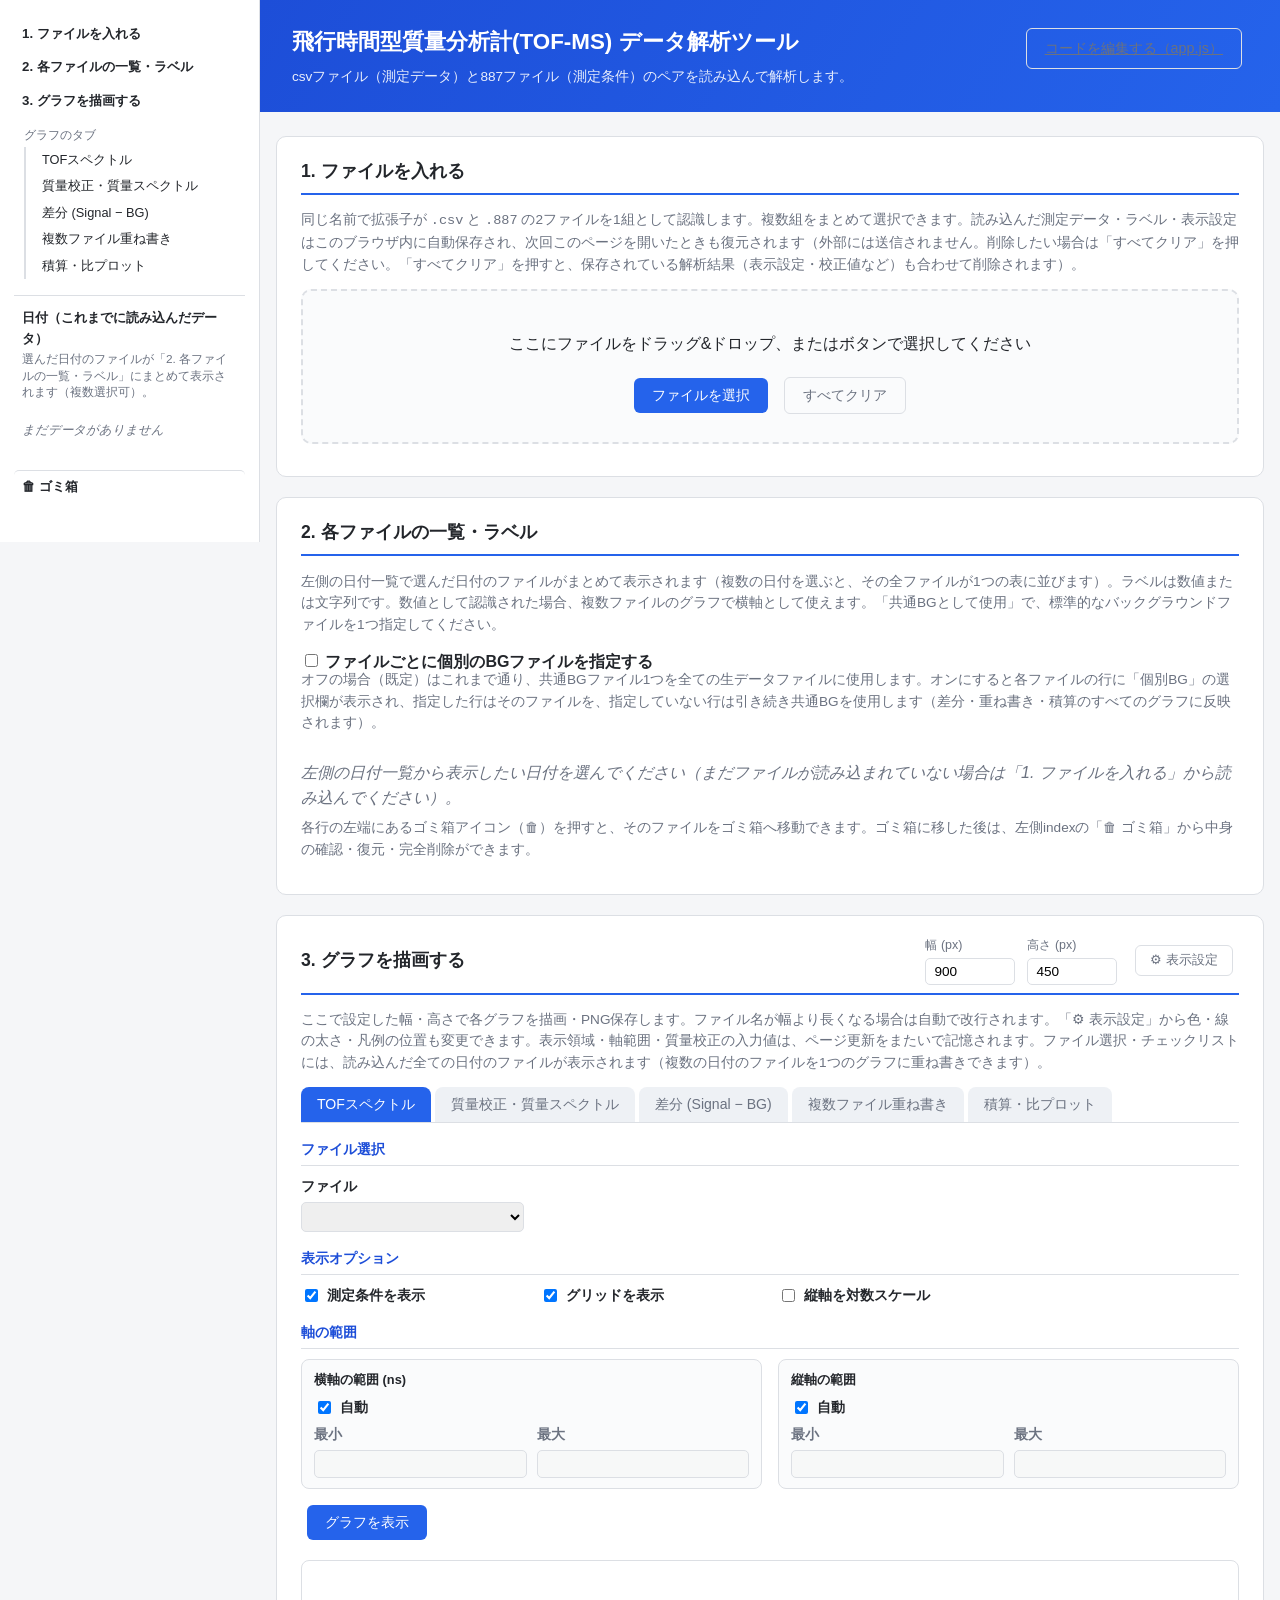
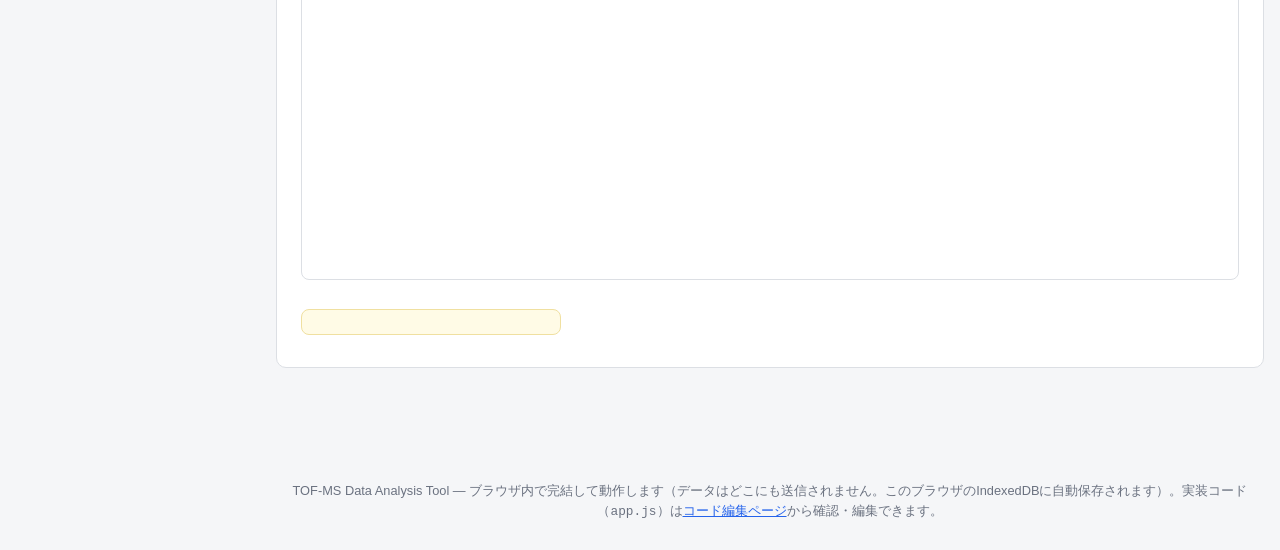
==== commit 1a06b60a: "Fix プロットに使用 select-all; replace row trash checkbox with per-row trash icon" ====
--- a/index.html
+++ b/index.html
@@ -71,14 +71,11 @@
         <label class="chk bg-mode-toggle"><input type="checkbox" id="bgPerFileMode"> ファイルごとに個別のBGファイルを指定する</label>
         <p class="hint field-hint-standalone">オフの場合（既定）はこれまで通り、共通BGファイル1つを全ての生データファイルに使用します。オンにすると各ファイルの行に「個別BG」の選択欄が表示され、指定した行はそのファイルを、指定していない行は引き続き共通BGを使用します（差分・重ね書き・積算のすべてのグラフに反映されます）。</p>
         <div class="empty" id="filesListEmpty">左側の日付一覧から表示したい日付を選んでください（まだファイルが読み込まれていない場合は「1. ファイルを入れる」から読み込んでください）。</div>
-        <div class="trash-action-bar">
-          <button class="btn btn-ghost" id="btnMoveToTrash" type="button">🗑 選択したファイルをゴミ箱へ移動</button>
-          <span class="hint-inline">ファイル名の左のチェックボックスで対象を選びます。ゴミ箱に移した後は、左側indexの「🗑 ゴミ箱」から中身の確認・復元・完全削除ができます。</span>
-        </div>
+        <p class="hint field-hint-standalone">各行の左端にあるゴミ箱アイコン（🗑）を押すと、そのファイルをゴミ箱へ移動できます。ゴミ箱に移した後は、左側indexの「🗑 ゴミ箱」から中身の確認・復元・完全削除ができます。</p>
         <table class="data-table hidden" id="filesTable">
           <thead>
             <tr>
-              <th class="col-trash-select"><input type="checkbox" id="trashSelectAll" title="表示中の全ファイルを選択/解除"></th>
+              <th class="col-trash-select" title="各行のゴミ箱アイコンで、その行のファイルをゴミ箱へ移動できます"></th>
               <th>ファイル名</th>
               <th>.887</th>
               <th>.csv</th>
--- a/style.css
+++ b/style.css
@@ -308,17 +308,21 @@
 .col-trash-select input,
 #filesTableBody td:first-child input { margin: 0; }
 
+/* 各行の左端にある「ゴミ箱へ移動」アイコンボタン */
+.trash-row-btn {
+  border: none;
+  background: transparent;
+  cursor: pointer;
+  font-size: 1rem;
+  line-height: 1;
+  padding: 2px 4px;
+  border-radius: 5px;
+  opacity: 0.65;
+}
+.trash-row-btn:hover { background: #fdecec; opacity: 1; }
+
 .col-use-header { text-align: center; }
 .col-use-header input { margin-top: 4px; }
-
-.trash-action-bar {
-  display: flex;
-  align-items: center;
-  flex-wrap: wrap;
-  gap: 10px;
-  margin: 10px 0;
-}
-.trash-action-bar .hint-inline { color: var(--muted); font-size: 0.8rem; }
 
 /* 複数の日付のファイルを1つの表にまとめて表示する際の、日付の区切り行 */
 .date-group-row td {
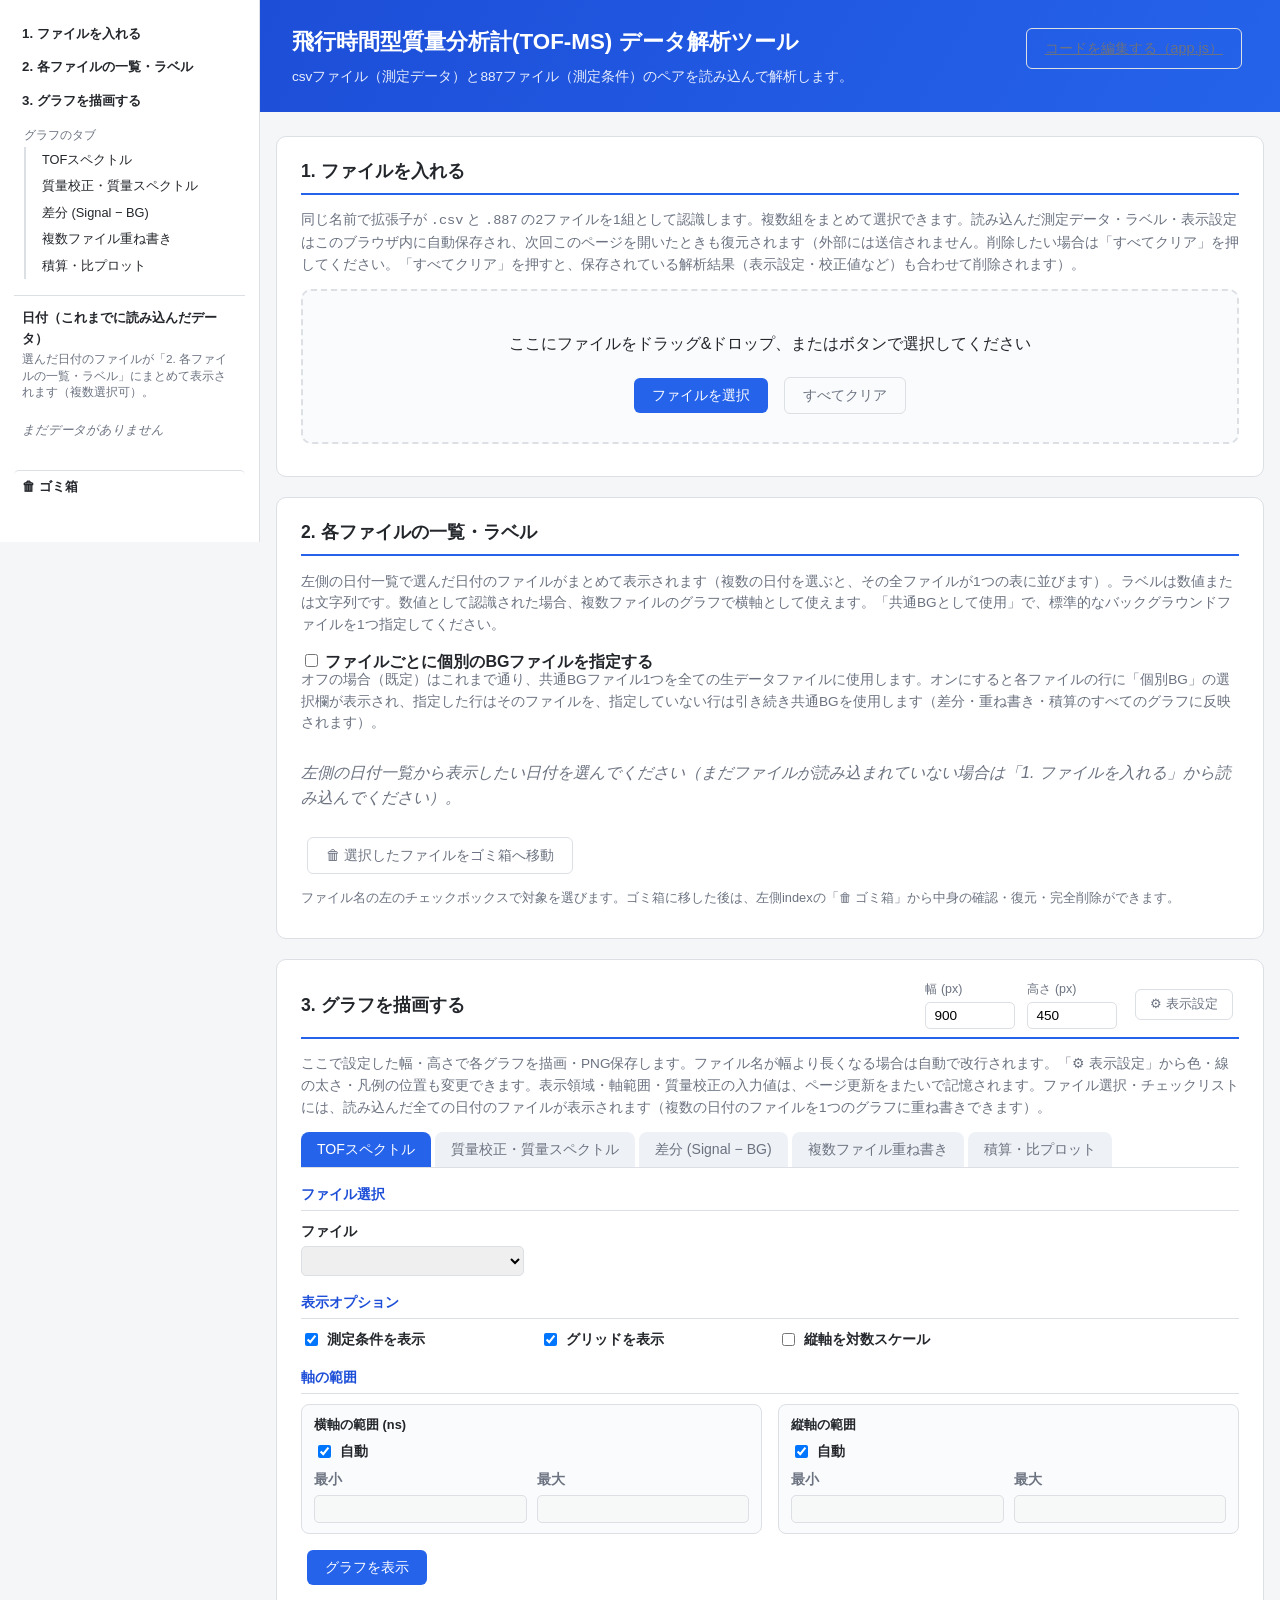
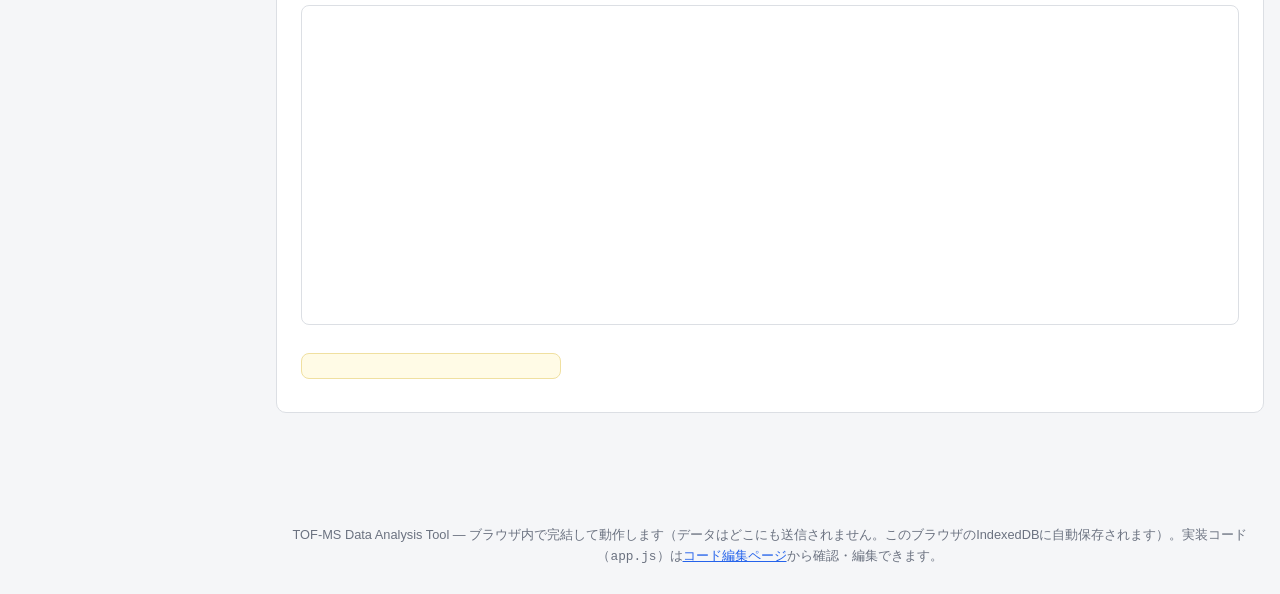
==== commit e5865e3e: "グラフのファイル選択肢(プルダウン・チェックリスト)をサイドバー選択日付で絞り込むように変更" ====
--- a/index.html
+++ b/index.html
@@ -71,11 +71,14 @@
         <label class="chk bg-mode-toggle"><input type="checkbox" id="bgPerFileMode"> ファイルごとに個別のBGファイルを指定する</label>
         <p class="hint field-hint-standalone">オフの場合（既定）はこれまで通り、共通BGファイル1つを全ての生データファイルに使用します。オンにすると各ファイルの行に「個別BG」の選択欄が表示され、指定した行はそのファイルを、指定していない行は引き続き共通BGを使用します（差分・重ね書き・積算のすべてのグラフに反映されます）。</p>
         <div class="empty" id="filesListEmpty">左側の日付一覧から表示したい日付を選んでください（まだファイルが読み込まれていない場合は「1. ファイルを入れる」から読み込んでください）。</div>
-        <p class="hint field-hint-standalone">各行の左端にあるゴミ箱アイコン（🗑）を押すと、そのファイルをゴミ箱へ移動できます。ゴミ箱に移した後は、左側indexの「🗑 ゴミ箱」から中身の確認・復元・完全削除ができます。</p>
+        <div class="trash-action-bar">
+          <button class="btn btn-ghost" id="btnMoveToTrash" type="button">🗑 選択したファイルをゴミ箱へ移動</button>
+          <span class="hint-inline">ファイル名の左のチェックボックスで対象を選びます。ゴミ箱に移した後は、左側indexの「🗑 ゴミ箱」から中身の確認・復元・完全削除ができます。</span>
+        </div>
         <table class="data-table hidden" id="filesTable">
           <thead>
             <tr>
-              <th class="col-trash-select" title="各行のゴミ箱アイコンで、その行のファイルをゴミ箱へ移動できます"></th>
+              <th class="col-trash-select"><input type="checkbox" id="trashSelectAll" title="表示中の全ファイルを選択/解除"></th>
               <th>ファイル名</th>
               <th>.887</th>
               <th>.csv</th>
--- a/style.css
+++ b/style.css
@@ -308,21 +308,17 @@
 .col-trash-select input,
 #filesTableBody td:first-child input { margin: 0; }
 
-/* 各行の左端にある「ゴミ箱へ移動」アイコンボタン */
-.trash-row-btn {
-  border: none;
-  background: transparent;
-  cursor: pointer;
-  font-size: 1rem;
-  line-height: 1;
-  padding: 2px 4px;
-  border-radius: 5px;
-  opacity: 0.65;
-}
-.trash-row-btn:hover { background: #fdecec; opacity: 1; }
-
 .col-use-header { text-align: center; }
 .col-use-header input { margin-top: 4px; }
+
+.trash-action-bar {
+  display: flex;
+  align-items: center;
+  flex-wrap: wrap;
+  gap: 10px;
+  margin: 10px 0;
+}
+.trash-action-bar .hint-inline { color: var(--muted); font-size: 0.8rem; }
 
 /* 複数の日付のファイルを1つの表にまとめて表示する際の、日付の区切り行 */
 .date-group-row td {
